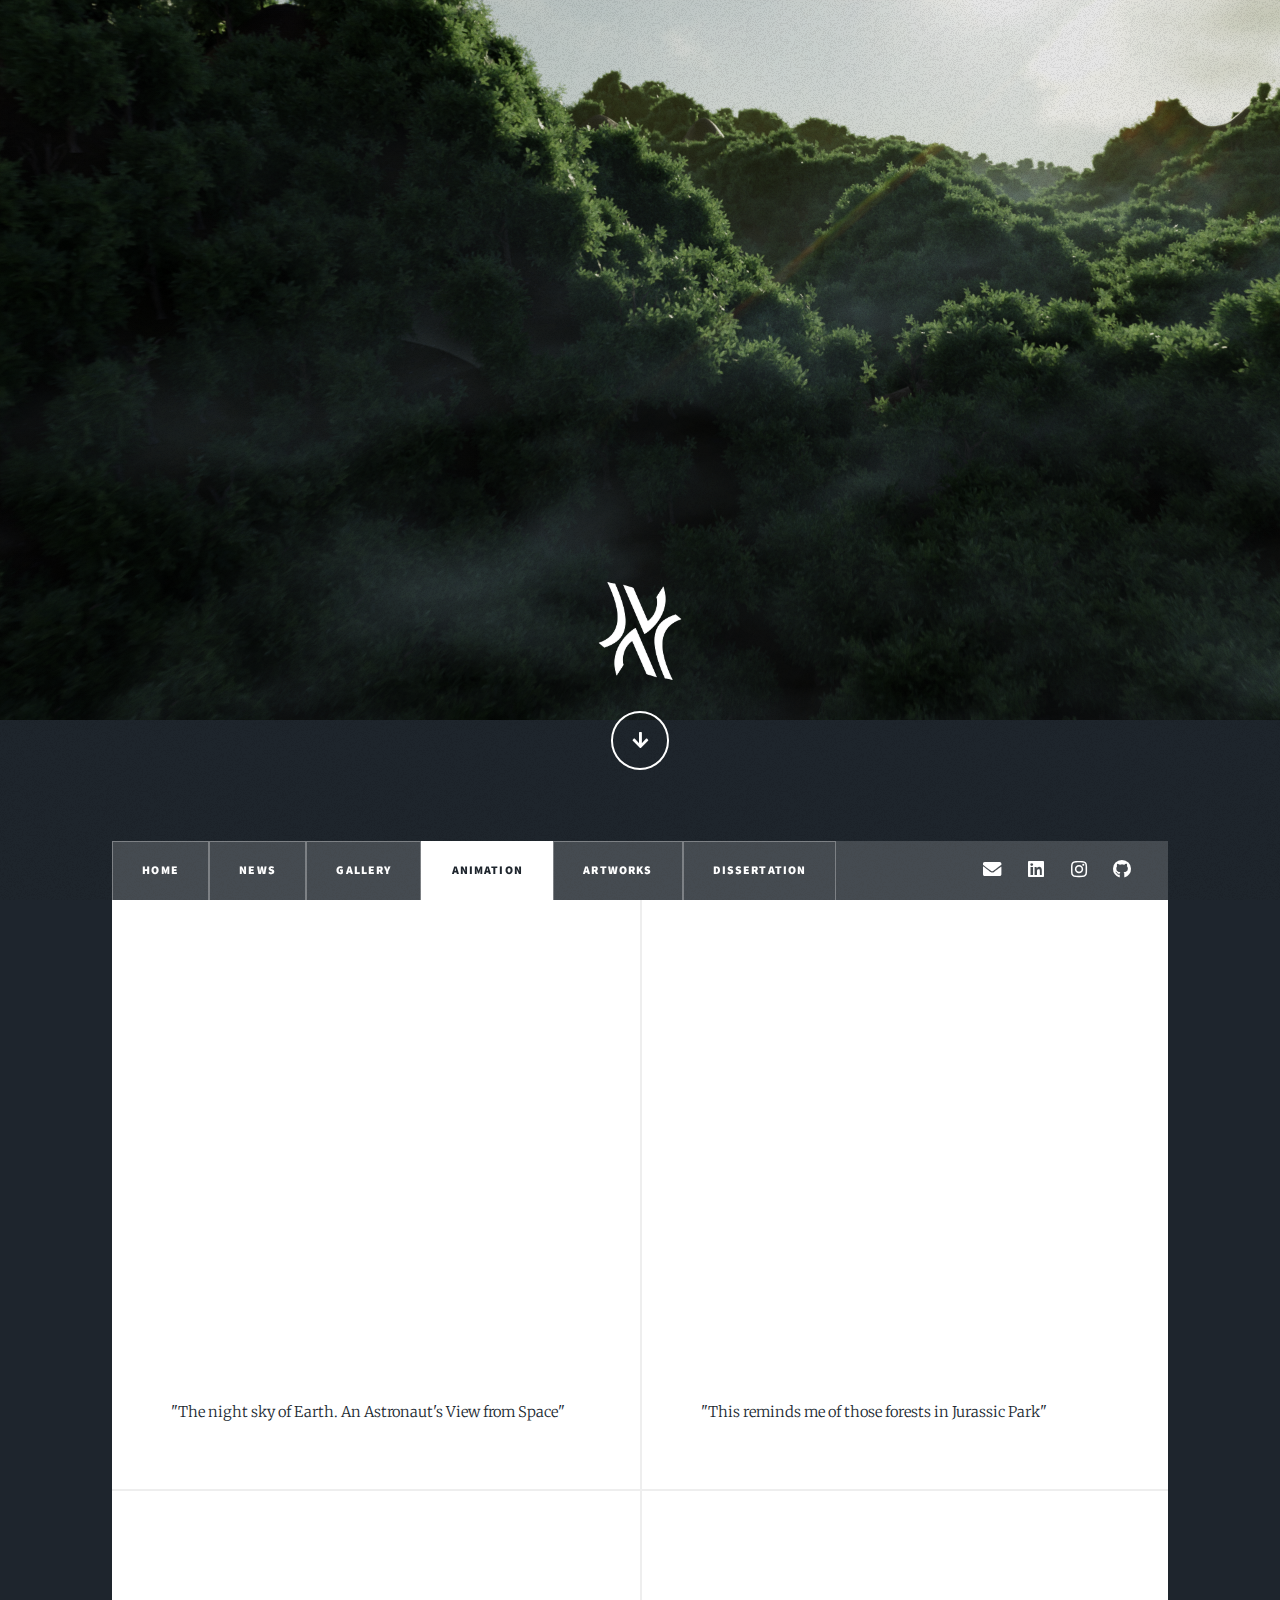
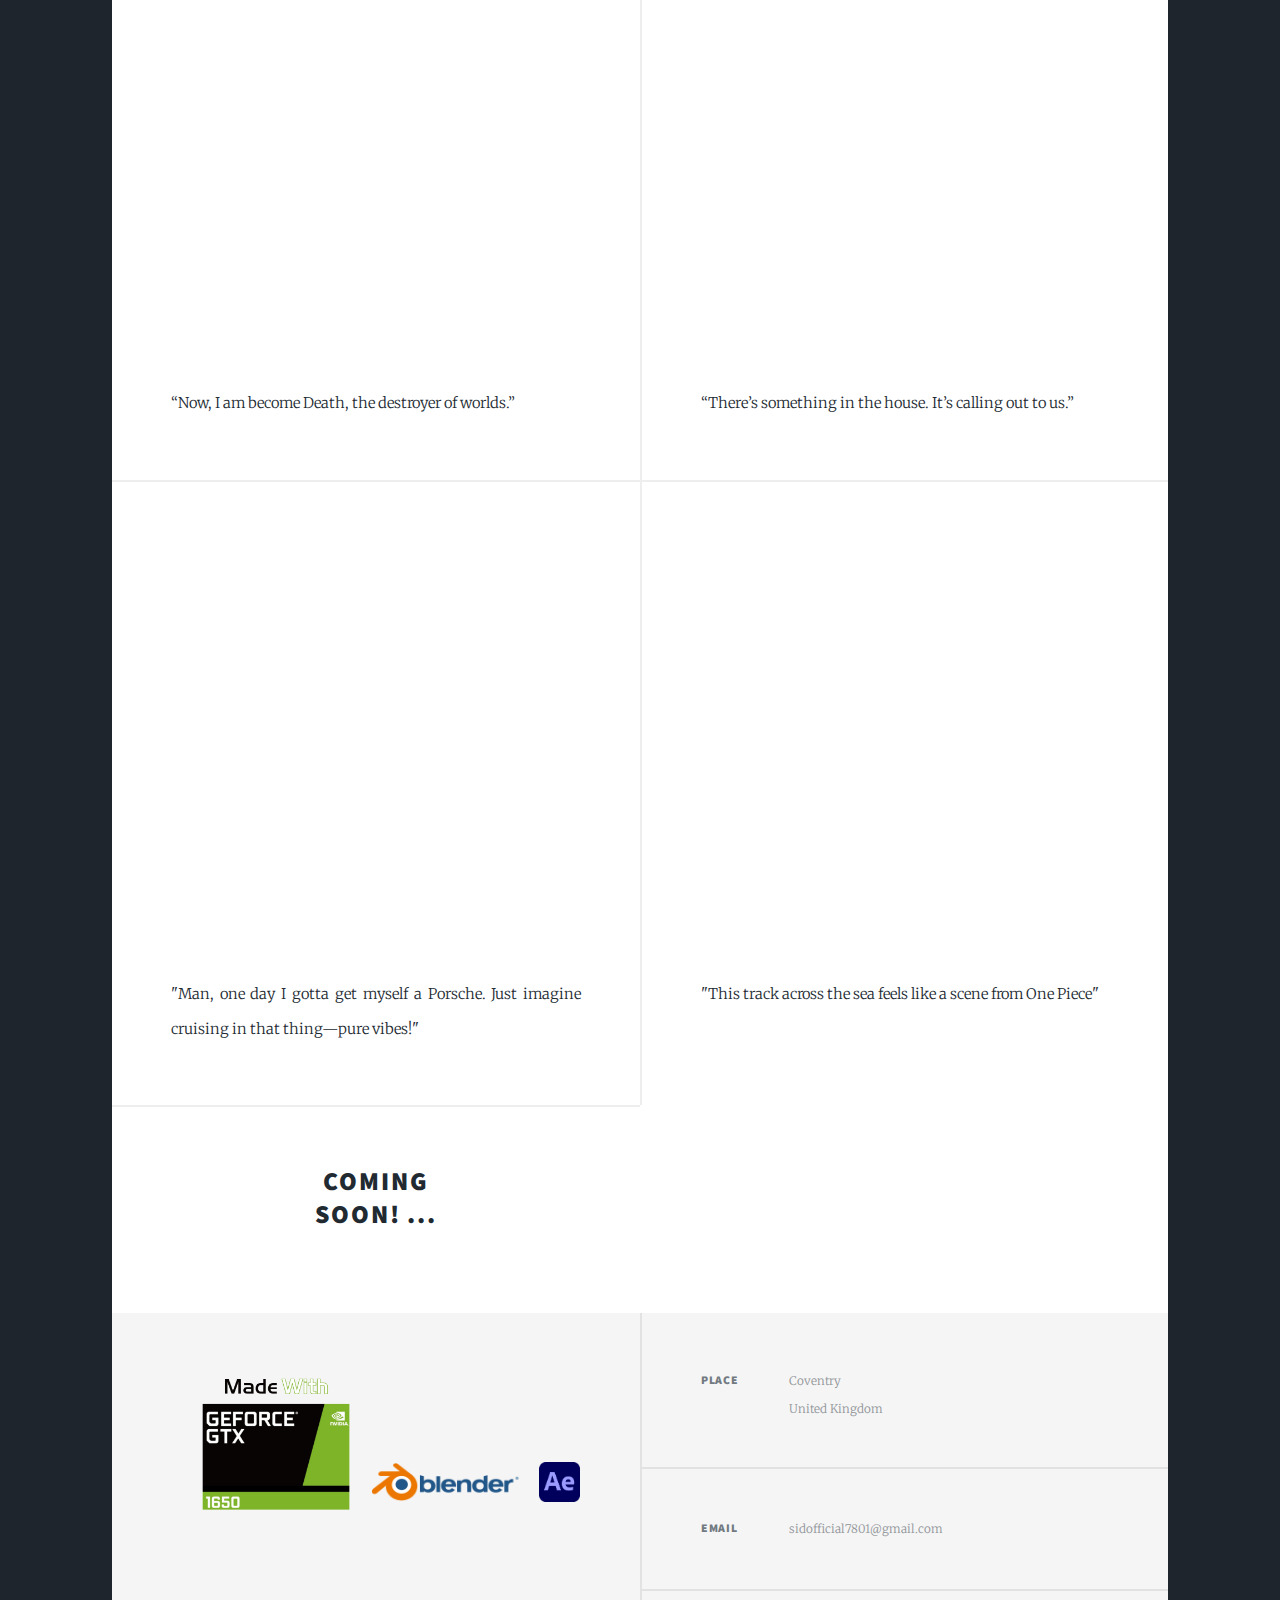
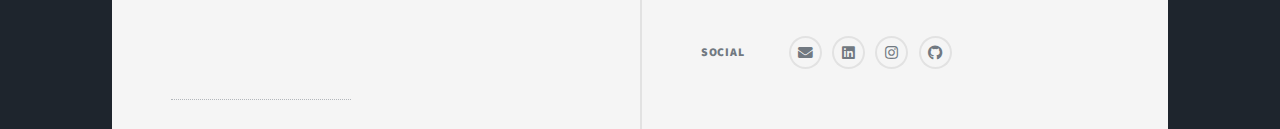
==== animation.html @ c262f33d "Add files via upload" ====
<!DOCTYPE HTML>

<html>
	<head>
		<title>Portfolio - Siddharth Balaji</title>
		<meta charset="utf-8" />
		<meta name="viewport" content="width=device-width, initial-scale=1, user-scalable=no" />
		<link rel="icon" type="image/png"  href="images\Logo.png"> 
		<link rel="stylesheet" href="assets/css/main.css" />
		<link rel="stylesheet" href="assets/css/news.css" />
		<link rel="stylesheet" href="assets/css/forms.css" />
		<noscript><link rel="stylesheet" href="assets/css/noscript.css" /></noscript>
	</head>
	<body class="is-preload">

		<!-- Wrapper -->
		<div id="wrapper" class="fade-in">

			<!-- Intro -->
				<div id="intro">
					<img src="images\Logo.png" alt=""/>
					<ul class="actions">
						<li><a href="#header" class="button icon solid solo fa-arrow-down scrolly">Continue</a></li>
					</ul>
				</div>

			<!-- Header -->
				<header id="header">
					<a href="index.html" class="logo" alt="">Animation</a>
					<!-- <a href="index.html" class="logo">Siddharth Balaji</a> -->
				</header>


				<!-- Nav -->
					<nav id="nav">
						<ul class="links SMN_effect-26">
							<li><a href="index.html">Home</a></li>
							<li><a href="news.html">News</a></li>
							<li><a href="gallery.html">Gallery</a></li>
							<li class="active"><a href="animation.html">Animation</a></li>
							<li><a href="artworks.html">Artworks</a></li>
							<li><a href="dissertation.html">Dissertation</a></li>
							
							<!-- <li><a href="elements.html">Elements Reference</a></li> -->
						</ul>
						<ul class="icons">
							<li><a href="mailto:sidofficial7801@gmail.com" class="icon solid fa-envelope"><span class="label"></span></a></li>
									<li><a href="https://www.linkedin.com/in/siddharthbalaji/" class="icon brands fa-linkedin"><span class="label">linkedin</span></a></li>
									<li><a href="https://www.instagram.com/1m2cool/" class="icon brands fa-instagram"><span class="label">Instagram</span></a></li>
									<li><a href="https://github.com/sid-dhu" class="icon brands fa-github"><span class="label">github</span></a></li>
						</ul>
					</nav>

				<!-- Main -->
					<div id="main">

							<!-- Posts -->
							<section class="posts1">
								<article>
									<a href="#" class="image fit im"><img src="images\Earth.gif" class="center" 
										style="width:auto; height: 400px"
										 alt="" /></a>
									<p>"The night sky of Earth. An Astronaut's View from Space"</p>
									<!-- <ul class="actions special">
										<li><a href="#" class="button">Full Story</a></li>
									</ul> -->
								</article>

                                <article>
                                    <a href="#" class="image fit im"><img src="images\ForestLoop.gif" class="center" 
										style="width:auto; height: 400px" alt="" /></a>
									<p>"This reminds me of those forests in Jurassic Park"</p>
										<!-- <ul class="actions special">
										<li><a href="#" class="button">Full Story</a></li>
									</ul> -->
								</article>

								<article>
                                    <a href="#" class="image fit im"><img src="images/Explode.gif" class="center" 
										style="width:auto; height: 400px"
										 alt="" /></a>
									<p>“Now, I am become Death, the destroyer of worlds.”</p>
									
									<!-- <ul class="actions special">
										<li><a href="#" class="button">Full Story</a></li>
									</ul> -->
								</article>
								<article>
									<a href="#" class="image fit im"><img src="images\House.gif" class="center" 
										style="width:auto; height: 400px" alt="" /></a>
									<p>“There’s something in the house. It’s calling out to us.”</p>
									<!-- <ul class="actions special">
										<li><a href="#" class="button">Full Story</a></li>
									</ul> -->
								</article>
								<article>
									<a href="#" class="image fit im"><img src="images\Car1.gif" class="center" 
										style="width:auto; height: 400px" alt="" /></a>
									<p>"Man, one day I gotta get myself a Porsche. Just imagine cruising in that thing—pure vibes!" </p>
									<!-- <ul class="actions special">
										<li><a href="#" class="button">Full Story</a></li>
									</ul> -->
								</article>
								<article>
									<a href="#" class="image fit im"><img src="images\Railway.gif" class="center" 
										style="width:auto; height: 400px" alt="" /></a>
									<p>"This track across the sea feels like a scene from One Piece"</p>
									<!-- <ul class="actions special">
										<li><a href="#" class="button">Full Story</a></li>
									</ul> -->
								</article>
								<article>
									<header>
										<h2><a href="#" >Coming<br />
										Soon! ...</a></h2>
									</header>
									<!-- <a href="#" class="image fit"><img src="images/pic07.jpg" alt="" /></a>
									<p>Donec eget ex magna. Interdum et malesuada fames ac ante ipsum primis in faucibus. Pellentesque venenatis dolor imperdiet dolor mattis sagittis magna etiam.</p>
									<ul class="actions special">
										<li><a href="#" class="button">Full Story</a></li>
									</ul> -->
								</article>
							</section>

					</div>

					
				<!-- Footer -->
					<footer id="footer">
						<section id="contentlogo">
                            <a href="https://www.nvidia.com/en-gb/geforce/graphics-cards/16-series/"><img src="images\GTX1650.png" class="imagelogo1" 
                                 alt="" /></a><img src="images\Blender.png" class="imagelogo" 
                                 alt="" /><img src="images\AE.png" class="imagelogo" 
                                 alt="" />
							<!-- <form method="post" action="#">
								<div class="fields">
									<div class="field">
										<label for="name">Name</label>
										<input type="text" name="name" id="name" />
									</div>
									<div class="field">
										<label for="email">Email</label>
										<input type="text" name="email" id="email" />
									</div>
									<div class="field">
										<label for="message">Message</label>
										<textarea name="message" id="message" rows="3"></textarea>
									</div>
								</div>
								<ul class="actions">
									<li><input type="submit" value="Send Message" /></li>
								</ul>
							</form> -->
						</section>
						<section class="split contact">
							<section class="alt">
								<h3>Place</h3>
								<p>Coventry<br />
								United Kingdom</p>
							</section>
							<section>
								<h3>Email</h3>
								<p>sidofficial7801@gmail.com</p>
							</section>
							<section>
								<h3>Social</h3>
								<ul class="icons alt">
									<li><a href="mailto:sidofficial7801@gmail.com" class="icon solid fa-envelope"><span class="label"></span></a></li>
									<li><a href="https://www.linkedin.com/in/siddharthbalaji/" class="icon brands fa-linkedin"><span class="label">linkedin</span></a></li>
									<li><a href="https://www.instagram.com/1m2cool/" class="icon brands fa-instagram"><span class="label">Instagram</span></a></li>
									<li><a href="https://github.com/sid-dhu" class="icon brands fa-github"><span class="label">github</span></a></li>
									
								</ul>
							</section>
						</section>
					</footer>

				<!-- Copyright -->
					<!-- <div id="copyright">
						<ul><li>&copy; Untitled</li><li>Design: <a href="https://html5up.net">HTML5 UP</a></li></ul>
					</div> -->

			</div>

		<!-- Scripts -->
			<script src="assets/js/jquery.min.js"></script>
			<script src="assets/js/jquery.scrollex.min.js"></script>
			<script src="assets/js/jquery.scrolly.min.js"></script>
			<script src="assets/js/browser.min.js"></script>
			<script src="assets/js/breakpoints.min.js"></script>
			<script src="assets/js/util.js"></script>
			<script src="assets/js/main.js"></script>

	</body>
</html>
---- assets/css/main.css ----
@import url(fontawesome-all.min.css);
@import url("https://fonts.googleapis.com/css?family=Merriweather:300,700,300italic,700italic|Source+Sans+Pro:900");



html, body, div, span, applet, object,
iframe, h1, h2, h3, h4, h5, h6, p, blockquote,
pre, a, abbr, acronym, address, big, cite,
code, del, dfn, em, img, ins, kbd, q, s, samp,
small, strike, strong, sub, sup, tt, var, b,
u, i, center, dl, dt, dd, ol, ul, li, fieldset,
form, label, legend, table, caption, tbody,
tfoot, thead, tr, th, td, article, aside,
canvas, details, embed, figure, figcaption,
footer, header, hgroup, menu, nav, output, ruby,
section, summary, time, mark, audio, video {
	margin: 0;
	padding: 0;
	border: 0;
	font-size: 100%;
	font: inherit;
	vertical-align: baseline;}

article, aside, details, figcaption, figure,
footer, header, hgroup, menu, nav, section {
	display: block;}

body {
	line-height: 1;
}

ol, ul {
	list-style: none;
}

blockquote, q {
	quotes: none;
}

	blockquote:before, blockquote:after, q:before, q:after {
		content: '';
		content: none;
	}

table {
	border-collapse: collapse;
	border-spacing: 0;
}

body {
	-webkit-text-size-adjust: none;
}

mark {
	background-color: transparent;
	color: inherit;
}

input::-moz-focus-inner {
	border: 0;
	padding: 0;
}

input, select, textarea {
	-moz-appearance: none;
	-webkit-appearance: none;
	-ms-appearance: none;
	appearance: none;
}

/* Basic */

	@-ms-viewport {
		width: device-width;
	}

	body {
		-ms-overflow-style: scrollbar;
	}

	@media screen and (max-width: 480px) {

		html, body {
			min-width: 320px;
		}

	}

	html {
		box-sizing: border-box;
	}

	*, *:before, *:after {
		box-sizing: inherit;
	}

	body {
		background-color: #1e252d;
	}

		body.is-preload *, body.is-preload *:before, body.is-preload *:after {
			-moz-animation: none !important;
			-webkit-animation: none !important;
			-ms-animation: none !important;
			animation: none !important;
			-moz-transition: none !important;
			-webkit-transition: none !important;
			-ms-transition: none !important;
			transition: none !important;
		}

/* Type */

	html {
		font-size: 16pt;
	}

		@media screen and (max-width: 1680px) {

			html {
				font-size: 12pt;
			}

		}

		@media screen and (max-width: 1280px) {

			html {
				font-size: 11pt;
			}

		}

		@media screen and (max-width: 360px) {

			html {
				font-size: 10pt;
			}

		}

	body {
		color: #212931;
	}

	body, input, select, textarea {
		font-family: "Merriweather", Georgia, serif;
		font-weight: 300;
		font-size: 1rem;
		line-height: 2.375;
	}

	a {
		-moz-transition: color 0.2s ease-in-out, background-color 0.2s ease-in-out, border-color 0.2s ease-in-out, box-shadow 0.2s ease-in-out;
		-webkit-transition: color 0.2s ease-in-out, background-color 0.2s ease-in-out, border-color 0.2s ease-in-out, box-shadow 0.2s ease-in-out;
		-ms-transition: color 0.2s ease-in-out, background-color 0.2s ease-in-out, border-color 0.2s ease-in-out, box-shadow 0.2s ease-in-out;
		transition: color 0.2s ease-in-out, background-color 0.2s ease-in-out, border-color 0.2s ease-in-out, box-shadow 0.2s ease-in-out;
		border-bottom: dotted 1px;
		text-decoration: none;
	}

		a:hover {
			border-bottom-color: transparent;
		}

	strong, b {
		font-weight: 600;
	}

	em, i {
		font-style: italic;
	}

	p {
		text-align: justify;
		margin: 0 0 2rem 0;
	}

	h1, h2, h3, h4, h5, h6 {
		font-family: "Source Sans Pro", Helvetica, sans-serif;
		font-weight: 900;
		line-height: 1.5;
		letter-spacing: 0.075em;
		text-transform: uppercase;
		margin: 0 0 1rem 0;
	}

		h1 a, h2 a, h3 a, h4 a, h5 a, h6 a {
			border-bottom: 0;
			color: inherit;
			text-decoration: none;
		}

	h1 {
		font-size: 4rem;
		line-height: 1.1;
		margin: 0 0 2rem 0;
	}

	h2 {
		font-size: 1.75rem;
		line-height: 1.3;
		margin: 0 0 1.5rem 0;
	}

	h3 {
		font-size: 1.25rem;
		margin: 0 0 1.5rem 0;
	}

	h4 {
		font-size: 1rem;
	}

	h5 {
		font-size: 0.9rem;
	}

	h6 {
		font-size: 0.8rem;
	}

	sub {
		font-size: 0.8rem;
		position: relative;
		top: 0.5rem;
	}

	sup {
		font-size: 0.8rem;
		position: relative;
		top: -0.5rem;
	}

	blockquote {
		border-left: solid 4px;
		font-style: italic;
		margin: 0 0 2rem 0;
		padding: 0.5rem 0 0.5rem 2rem;
	}

	code {
		border: solid 2px;
		font-family: "Courier New", monospace;
		font-size: 0.9rem;
		margin: 0 0.25rem;
		padding: 0.25rem 0.65rem;
	}

	pre {
		-webkit-overflow-scrolling: touch;
		font-family: "Courier New", monospace;
		font-size: 0.9rem;
		margin: 0 0 2rem 0;
	}

		pre code {
			display: block;
			line-height: 1.75;
			padding: 1rem 1.5rem;
			overflow-x: auto;
		}

	hr {
		border: 0;
		border-bottom: solid 2px;
		margin: 3rem 0;
	}

		hr.major {
			margin: 5rem 0;
		}

	.align-left {
		text-align: left;
	}

	.align-center {
		text-align: center;
	}

	#contentlogo {
		height: auto;
        width: 100%;
        font-size: 0px;
        display: flex;
	}

	.imagelogo {
		width: auto;
        height: 40px;
		margin-top: 90px;
		margin-left: 20px;
	  }

	  .imagelogo1 {
		width: auto;
        height: 150px;
		margin-left: 30px;
	  }
	
	.center {
		display: block;
		margin-left: auto;
		margin-right: auto;
		width: 50%;
	  }

	.align-right {
		text-align: right;
	}

	input, select, textarea {
		color: #212931;
	}

	a {
		color: #212931;
		border-bottom-color: rgba(33, 41, 49, 0.5);
	}

		a:hover {
			border-bottom-color: transparent;
			color: #18bfef !important;
		}

	strong, b {
		color: #212931;
	}

	h1, h2, h3, h4, h5, h6 {
		color: #212931;
	}

	blockquote {
		border-left-color: #eeeeee;
	}

	code {
		background: rgba(220, 220, 220, 0.25);
		border-color: #eeeeee;
	}

	hr {
		border-bottom-color: #eeeeee;
	}

/* Row */

	.row {
		display: flex;
		flex-wrap: wrap;
		box-sizing: border-box;
		align-items: stretch;
	}

		.row > * {
			box-sizing: border-box;
		}

		.row.gtr-uniform > * > :last-child {
			margin-bottom: 0;
		}

		.row.aln-left {
			justify-content: flex-start;
		}

		.row.aln-center {
			justify-content: center;
		}

		.row.aln-right {
			justify-content: flex-end;
		}

		.row.aln-top {
			align-items: flex-start;
		}

		.row.aln-middle {
			align-items: center;
		}

		.row.aln-bottom {
			align-items: flex-end;
		}

		.row > .imp {
			order: -1;
		}

		.row > .col-1 {
			width: 8.33333%;
		}

		.row > .off-1 {
			margin-left: 8.33333%;
		}

		.row > .col-2 {
			width: 16.66667%;
		}

		.row > .off-2 {
			margin-left: 16.66667%;
		}

		.row > .col-3 {
			width: 25%;
		}

		.row > .off-3 {
			margin-left: 25%;
		}

		.row > .col-4 {
			width: 33.33333%;
		}

		.row > .off-4 {
			margin-left: 33.33333%;
		}

		.row > .col-5 {
			width: 41.66667%;
		}

		.row > .off-5 {
			margin-left: 41.66667%;
		}

		.row > .col-6 {
			width: 50%;
		}

		.row > .off-6 {
			margin-left: 50%;
		}

		.row > .col-7 {
			width: 58.33333%;
		}

		.row > .off-7 {
			margin-left: 58.33333%;
		}

		.row > .col-8 {
			width: 66.66667%;
		}

		.row > .off-8 {
			margin-left: 66.66667%;
		}

		.row > .col-9 {
			width: 75%;
		}

		.row > .off-9 {
			margin-left: 75%;
		}

		.row > .col-10 {
			width: 83.33333%;
		}

		.row > .off-10 {
			margin-left: 83.33333%;
		}

		.row > .col-11 {
			width: 91.66667%;
		}

		.row > .off-11 {
			margin-left: 91.66667%;
		}

		.row > .col-12 {
			width: 100%;
		}

		.row > .off-12 {
			margin-left: 100%;
		}

		.row.gtr-0 {
			margin-top: 0;
			margin-left: 0rem;
		}

			.row.gtr-0 > * {
				padding: 0 0 0 0rem;
			}

			.row.gtr-0.gtr-uniform {
				margin-top: 0rem;
			}

				.row.gtr-0.gtr-uniform > * {
					padding-top: 0rem;
				}

		.row.gtr-25 {
			margin-top: 0;
			margin-left: -0.375rem;
		}

			.row.gtr-25 > * {
				padding: 0 0 0 0.375rem;
			}

			.row.gtr-25.gtr-uniform {
				margin-top: -0.375rem;
			}

				.row.gtr-25.gtr-uniform > * {
					padding-top: 0.375rem;
				}

		.row.gtr-50 {
			margin-top: 0;
			margin-left: -0.75rem;
		}

			.row.gtr-50 > * {
				padding: 0 0 0 0.75rem;
			}

			.row.gtr-50.gtr-uniform {
				margin-top: -0.75rem;
			}

				.row.gtr-50.gtr-uniform > * {
					padding-top: 0.75rem;
				}

		.row {
			margin-top: 0;
			margin-left: -1.5rem;
		}

			.row > * {
				padding: 0 0 0 1.5rem;
			}

			.row.gtr-uniform {
				margin-top: -1.5rem;
			}

				.row.gtr-uniform > * {
					padding-top: 1.5rem;
				}

		.row.gtr-150 {
			margin-top: 0;
			margin-left: -2.25rem;
		}

			.row.gtr-150 > * {
				padding: 0 0 0 2.25rem;
			}

			.row.gtr-150.gtr-uniform {
				margin-top: -2.25rem;
			}

				.row.gtr-150.gtr-uniform > * {
					padding-top: 2.25rem;
				}

		.row.gtr-200 {
			margin-top: 0;
			margin-left: -3rem;
		}

			.row.gtr-200 > * {
				padding: 0 0 0 3rem;
			}

			.row.gtr-200.gtr-uniform {
				margin-top: -3rem;
			}

				.row.gtr-200.gtr-uniform > * {
					padding-top: 3rem;
				}

		@media screen and (max-width: 1680px) {

			.row {
				display: flex;
				flex-wrap: wrap;
				box-sizing: border-box;
				align-items: stretch;
			}

				.row > * {
					box-sizing: border-box;
				}

				.row.gtr-uniform > * > :last-child {
					margin-bottom: 0;
				}

				.row.aln-left {
					justify-content: flex-start;
				}

				.row.aln-center {
					justify-content: center;
				}

				.row.aln-right {
					justify-content: flex-end;
				}

				.row.aln-top {
					align-items: flex-start;
				}

				.row.aln-middle {
					align-items: center;
				}

				.row.aln-bottom {
					align-items: flex-end;
				}

				.row > .imp-xlarge {
					order: -1;
				}

				.row > .col-1-xlarge {
					width: 8.33333%;
				}

				.row > .off-1-xlarge {
					margin-left: 8.33333%;
				}

				.row > .col-2-xlarge {
					width: 16.66667%;
				}

				.row > .off-2-xlarge {
					margin-left: 16.66667%;
				}

				.row > .col-3-xlarge {
					width: 25%;
				}

				.row > .off-3-xlarge {
					margin-left: 25%;
				}

				.row > .col-4-xlarge {
					width: 33.33333%;
				}

				.row > .off-4-xlarge {
					margin-left: 33.33333%;
				}

				.row > .col-5-xlarge {
					width: 41.66667%;
				}

				.row > .off-5-xlarge {
					margin-left: 41.66667%;
				}

				.row > .col-6-xlarge {
					width: 50%;
				}

				.row > .off-6-xlarge {
					margin-left: 50%;
				}

				.row > .col-7-xlarge {
					width: 58.33333%;
				}

				.row > .off-7-xlarge {
					margin-left: 58.33333%;
				}

				.row > .col-8-xlarge {
					width: 66.66667%;
				}

				.row > .off-8-xlarge {
					margin-left: 66.66667%;
				}

				.row > .col-9-xlarge {
					width: 75%;
				}

				.row > .off-9-xlarge {
					margin-left: 75%;
				}

				.row > .col-10-xlarge {
					width: 83.33333%;
				}

				.row > .off-10-xlarge {
					margin-left: 83.33333%;
				}

				.row > .col-11-xlarge {
					width: 91.66667%;
				}

				.row > .off-11-xlarge {
					margin-left: 91.66667%;
				}

				.row > .col-12-xlarge {
					width: 100%;
				}

				.row > .off-12-xlarge {
					margin-left: 100%;
				}

				.row.gtr-0 {
					margin-top: 0;
					margin-left: 0rem;
				}

					.row.gtr-0 > * {
						padding: 0 0 0 0rem;
					}

					.row.gtr-0.gtr-uniform {
						margin-top: 0rem;
					}

						.row.gtr-0.gtr-uniform > * {
							padding-top: 0rem;
						}

				.row.gtr-25 {
					margin-top: 0;
					margin-left: -0.375rem;
				}

					.row.gtr-25 > * {
						padding: 0 0 0 0.375rem;
					}

					.row.gtr-25.gtr-uniform {
						margin-top: -0.375rem;
					}

						.row.gtr-25.gtr-uniform > * {
							padding-top: 0.375rem;
						}

				.row.gtr-50 {
					margin-top: 0;
					margin-left: -0.75rem;
				}

					.row.gtr-50 > * {
						padding: 0 0 0 0.75rem;
					}

					.row.gtr-50.gtr-uniform {
						margin-top: -0.75rem;
					}

						.row.gtr-50.gtr-uniform > * {
							padding-top: 0.75rem;
						}

				.row {
					margin-top: 0;
					margin-left: -1.5rem;
				}

					.row > * {
						padding: 0 0 0 1.5rem;
					}

					.row.gtr-uniform {
						margin-top: -1.5rem;
					}

						.row.gtr-uniform > * {
							padding-top: 1.5rem;
						}

				.row.gtr-150 {
					margin-top: 0;
					margin-left: -2.25rem;
				}

					.row.gtr-150 > * {
						padding: 0 0 0 2.25rem;
					}

					.row.gtr-150.gtr-uniform {
						margin-top: -2.25rem;
					}

						.row.gtr-150.gtr-uniform > * {
							padding-top: 2.25rem;
						}

				.row.gtr-200 {
					margin-top: 0;
					margin-left: -3rem;
				}

					.row.gtr-200 > * {
						padding: 0 0 0 3rem;
					}

					.row.gtr-200.gtr-uniform {
						margin-top: -3rem;
					}

						.row.gtr-200.gtr-uniform > * {
							padding-top: 3rem;
						}

		}

		@media screen and (max-width: 1280px) {

			.row {
				display: flex;
				flex-wrap: wrap;
				box-sizing: border-box;
				align-items: stretch;
			}

				.row > * {
					box-sizing: border-box;
				}

				.row.gtr-uniform > * > :last-child {
					margin-bottom: 0;
				}

				.row.aln-left {
					justify-content: flex-start;
				}

				.row.aln-center {
					justify-content: center;
				}

				.row.aln-right {
					justify-content: flex-end;
				}

				.row.aln-top {
					align-items: flex-start;
				}

				.row.aln-middle {
					align-items: center;
				}

				.row.aln-bottom {
					align-items: flex-end;
				}

				.row > .imp-large {
					order: -1;
				}

				.row > .col-1-large {
					width: 8.33333%;
				}

				.row > .off-1-large {
					margin-left: 8.33333%;
				}

				.row > .col-2-large {
					width: 16.66667%;
				}

				.row > .off-2-large {
					margin-left: 16.66667%;
				}

				.row > .col-3-large {
					width: 25%;
				}

				.row > .off-3-large {
					margin-left: 25%;
				}

				.row > .col-4-large {
					width: 33.33333%;
				}

				.row > .off-4-large {
					margin-left: 33.33333%;
				}

				.row > .col-5-large {
					width: 41.66667%;
				}

				.row > .off-5-large {
					margin-left: 41.66667%;
				}

				.row > .col-6-large {
					width: 50%;
				}

				.row > .off-6-large {
					margin-left: 50%;
				}

				.row > .col-7-large {
					width: 58.33333%;
				}

				.row > .off-7-large {
					margin-left: 58.33333%;
				}

				.row > .col-8-large {
					width: 66.66667%;
				}

				.row > .off-8-large {
					margin-left: 66.66667%;
				}

				.row > .col-9-large {
					width: 75%;
				}

				.row > .off-9-large {
					margin-left: 75%;
				}

				.row > .col-10-large {
					width: 83.33333%;
				}

				.row > .off-10-large {
					margin-left: 83.33333%;
				}

				.row > .col-11-large {
					width: 91.66667%;
				}

				.row > .off-11-large {
					margin-left: 91.66667%;
				}

				.row > .col-12-large {
					width: 100%;
				}

				.row > .off-12-large {
					margin-left: 100%;
				}

				.row.gtr-0 {
					margin-top: 0;
					margin-left: 0rem;
				}

					.row.gtr-0 > * {
						padding: 0 0 0 0rem;
					}

					.row.gtr-0.gtr-uniform {
						margin-top: 0rem;
					}

						.row.gtr-0.gtr-uniform > * {
							padding-top: 0rem;
						}

				.row.gtr-25 {
					margin-top: 0;
					margin-left: -0.375rem;
				}

					.row.gtr-25 > * {
						padding: 0 0 0 0.375rem;
					}

					.row.gtr-25.gtr-uniform {
						margin-top: -0.375rem;
					}

						.row.gtr-25.gtr-uniform > * {
							padding-top: 0.375rem;
						}

				.row.gtr-50 {
					margin-top: 0;
					margin-left: -0.75rem;
				}

					.row.gtr-50 > * {
						padding: 0 0 0 0.75rem;
					}

					.row.gtr-50.gtr-uniform {
						margin-top: -0.75rem;
					}

						.row.gtr-50.gtr-uniform > * {
							padding-top: 0.75rem;
						}

				.row {
					margin-top: 0;
					margin-left: -1.5rem;
				}

					.row > * {
						padding: 0 0 0 1.5rem;
					}

					.row.gtr-uniform {
						margin-top: -1.5rem;
					}

						.row.gtr-uniform > * {
							padding-top: 1.5rem;
						}

				.row.gtr-150 {
					margin-top: 0;
					margin-left: -2.25rem;
				}

					.row.gtr-150 > * {
						padding: 0 0 0 2.25rem;
					}

					.row.gtr-150.gtr-uniform {
						margin-top: -2.25rem;
					}

						.row.gtr-150.gtr-uniform > * {
							padding-top: 2.25rem;
						}

				.row.gtr-200 {
					margin-top: 0;
					margin-left: -3rem;
				}

					.row.gtr-200 > * {
						padding: 0 0 0 3rem;
					}

					.row.gtr-200.gtr-uniform {
						margin-top: -3rem;
					}

						.row.gtr-200.gtr-uniform > * {
							padding-top: 3rem;
						}

		}

		@media screen and (max-width: 980px) {

			.row {
				display: flex;
				flex-wrap: wrap;
				box-sizing: border-box;
				align-items: stretch;
			}

				.row > * {
					box-sizing: border-box;
				}

				.row.gtr-uniform > * > :last-child {
					margin-bottom: 0;
				}

				.row.aln-left {
					justify-content: flex-start;
				}

				.row.aln-center {
					justify-content: center;
				}

				.row.aln-right {
					justify-content: flex-end;
				}

				.row.aln-top {
					align-items: flex-start;
				}

				.row.aln-middle {
					align-items: center;
				}

				.row.aln-bottom {
					align-items: flex-end;
				}

				.row > .imp-medium {
					order: -1;
				}

				.row > .col-1-medium {
					width: 8.33333%;
				}

				.row > .off-1-medium {
					margin-left: 8.33333%;
				}

				.row > .col-2-medium {
					width: 16.66667%;
				}

				.row > .off-2-medium {
					margin-left: 16.66667%;
				}

				.row > .col-3-medium {
					width: 25%;
				}

				.row > .off-3-medium {
					margin-left: 25%;
				}

				.row > .col-4-medium {
					width: 33.33333%;
				}

				.row > .off-4-medium {
					margin-left: 33.33333%;
				}

				.row > .col-5-medium {
					width: 41.66667%;
				}

				.row > .off-5-medium {
					margin-left: 41.66667%;
				}

				.row > .col-6-medium {
					width: 50%;
				}

				.row > .off-6-medium {
					margin-left: 50%;
				}

				.row > .col-7-medium {
					width: 58.33333%;
				}

				.row > .off-7-medium {
					margin-left: 58.33333%;
				}

				.row > .col-8-medium {
					width: 66.66667%;
				}

				.row > .off-8-medium {
					margin-left: 66.66667%;
				}

				.row > .col-9-medium {
					width: 75%;
				}

				.row > .off-9-medium {
					margin-left: 75%;
				}

				.row > .col-10-medium {
					width: 83.33333%;
				}

				.row > .off-10-medium {
					margin-left: 83.33333%;
				}

				.row > .col-11-medium {
					width: 91.66667%;
				}

				.row > .off-11-medium {
					margin-left: 91.66667%;
				}

				.row > .col-12-medium {
					width: 100%;
				}

				.row > .off-12-medium {
					margin-left: 100%;
				}

				.row.gtr-0 {
					margin-top: 0;
					margin-left: 0rem;
				}

					.row.gtr-0 > * {
						padding: 0 0 0 0rem;
					}

					.row.gtr-0.gtr-uniform {
						margin-top: 0rem;
					}

						.row.gtr-0.gtr-uniform > * {
							padding-top: 0rem;
						}

				.row.gtr-25 {
					margin-top: 0;
					margin-left: -0.375rem;
				}

					.row.gtr-25 > * {
						padding: 0 0 0 0.375rem;
					}

					.row.gtr-25.gtr-uniform {
						margin-top: -0.375rem;
					}

						.row.gtr-25.gtr-uniform > * {
							padding-top: 0.375rem;
						}

				.row.gtr-50 {
					margin-top: 0;
					margin-left: -0.75rem;
				}

					.row.gtr-50 > * {
						padding: 0 0 0 0.75rem;
					}

					.row.gtr-50.gtr-uniform {
						margin-top: -0.75rem;
					}

						.row.gtr-50.gtr-uniform > * {
							padding-top: 0.75rem;
						}

				.row {
					margin-top: 0;
					margin-left: -1.5rem;
				}

					.row > * {
						padding: 0 0 0 1.5rem;
					}

					.row.gtr-uniform {
						margin-top: -1.5rem;
					}

						.row.gtr-uniform > * {
							padding-top: 1.5rem;
						}

				.row.gtr-150 {
					margin-top: 0;
					margin-left: -2.25rem;
				}

					.row.gtr-150 > * {
						padding: 0 0 0 2.25rem;
					}

					.row.gtr-150.gtr-uniform {
						margin-top: -2.25rem;
					}

						.row.gtr-150.gtr-uniform > * {
							padding-top: 2.25rem;
						}

				.row.gtr-200 {
					margin-top: 0;
					margin-left: -3rem;
				}

					.row.gtr-200 > * {
						padding: 0 0 0 3rem;
					}

					.row.gtr-200.gtr-uniform {
						margin-top: -3rem;
					}

						.row.gtr-200.gtr-uniform > * {
							padding-top: 3rem;
						}

		}

		@media screen and (max-width: 736px) {

			.row {
				display: flex;
				flex-wrap: wrap;
				box-sizing: border-box;
				align-items: stretch;
			}

				.row > * {
					box-sizing: border-box;
				}

				.row.gtr-uniform > * > :last-child {
					margin-bottom: 0;
				}

				.row.aln-left {
					justify-content: flex-start;
				}

				.row.aln-center {
					justify-content: center;
				}

				.row.aln-right {
					justify-content: flex-end;
				}

				.row.aln-top {
					align-items: flex-start;
				}

				.row.aln-middle {
					align-items: center;
				}

				.row.aln-bottom {
					align-items: flex-end;
				}

				.row > .imp-small {
					order: -1;
				}

				.row > .col-1-small {
					width: 8.33333%;
				}

				.row > .off-1-small {
					margin-left: 8.33333%;
				}

				.row > .col-2-small {
					width: 16.66667%;
				}

				.row > .off-2-small {
					margin-left: 16.66667%;
				}

				.row > .col-3-small {
					width: 25%;
				}

				.row > .off-3-small {
					margin-left: 25%;
				}

				.row > .col-4-small {
					width: 33.33333%;
				}

				.row > .off-4-small {
					margin-left: 33.33333%;
				}

				.row > .col-5-small {
					width: 41.66667%;
				}

				.row > .off-5-small {
					margin-left: 41.66667%;
				}

				.row > .col-6-small {
					width: 50%;
				}

				.row > .off-6-small {
					margin-left: 50%;
				}

				.row > .col-7-small {
					width: 58.33333%;
				}

				.row > .off-7-small {
					margin-left: 58.33333%;
				}

				.row > .col-8-small {
					width: 66.66667%;
				}

				.row > .off-8-small {
					margin-left: 66.66667%;
				}

				.row > .col-9-small {
					width: 75%;
				}

				.row > .off-9-small {
					margin-left: 75%;
				}

				.row > .col-10-small {
					width: 83.33333%;
				}

				.row > .off-10-small {
					margin-left: 83.33333%;
				}

				.row > .col-11-small {
					width: 91.66667%;
				}

				.row > .off-11-small {
					margin-left: 91.66667%;
				}

				.row > .col-12-small {
					width: 100%;
				}

				.row > .off-12-small {
					margin-left: 100%;
				}

				.row.gtr-0 {
					margin-top: 0;
					margin-left: 0rem;
				}

					.row.gtr-0 > * {
						padding: 0 0 0 0rem;
					}

					.row.gtr-0.gtr-uniform {
						margin-top: 0rem;
					}

						.row.gtr-0.gtr-uniform > * {
							padding-top: 0rem;
						}

				.row.gtr-25 {
					margin-top: 0;
					margin-left: -0.375rem;
				}

					.row.gtr-25 > * {
						padding: 0 0 0 0.375rem;
					}

					.row.gtr-25.gtr-uniform {
						margin-top: -0.375rem;
					}

						.row.gtr-25.gtr-uniform > * {
							padding-top: 0.375rem;
						}

				.row.gtr-50 {
					margin-top: 0;
					margin-left: -0.75rem;
				}

					.row.gtr-50 > * {
						padding: 0 0 0 0.75rem;
					}

					.row.gtr-50.gtr-uniform {
						margin-top: -0.75rem;
					}

						.row.gtr-50.gtr-uniform > * {
							padding-top: 0.75rem;
						}

				.row {
					margin-top: 0;
					margin-left: -1.5rem;
				}

					.row > * {
						padding: 0 0 0 1.5rem;
					}

					.row.gtr-uniform {
						margin-top: -1.5rem;
					}

						.row.gtr-uniform > * {
							padding-top: 1.5rem;
						}

				.row.gtr-150 {
					margin-top: 0;
					margin-left: -2.25rem;
				}

					.row.gtr-150 > * {
						padding: 0 0 0 2.25rem;
					}

					.row.gtr-150.gtr-uniform {
						margin-top: -2.25rem;
					}

						.row.gtr-150.gtr-uniform > * {
							padding-top: 2.25rem;
						}

				.row.gtr-200 {
					margin-top: 0;
					margin-left: -3rem;
				}

					.row.gtr-200 > * {
						padding: 0 0 0 3rem;
					}

					.row.gtr-200.gtr-uniform {
						margin-top: -3rem;
					}

						.row.gtr-200.gtr-uniform > * {
							padding-top: 3rem;
						}

		}

		@media screen and (max-width: 480px) {

			.row {
				display: flex;
				flex-wrap: wrap;
				box-sizing: border-box;
				align-items: stretch;
			}

				.row > * {
					box-sizing: border-box;
				}

				.row.gtr-uniform > * > :last-child {
					margin-bottom: 0;
				}

				.row.aln-left {
					justify-content: flex-start;
				}

				.row.aln-center {
					justify-content: center;
				}

				.row.aln-right {
					justify-content: flex-end;
				}

				.row.aln-top {
					align-items: flex-start;
				}

				.row.aln-middle {
					align-items: center;
				}

				.row.aln-bottom {
					align-items: flex-end;
				}

				.row > .imp-xsmall {
					order: -1;
				}

				.row > .col-1-xsmall {
					width: 8.33333%;
				}

				.row > .off-1-xsmall {
					margin-left: 8.33333%;
				}

				.row > .col-2-xsmall {
					width: 16.66667%;
				}

				.row > .off-2-xsmall {
					margin-left: 16.66667%;
				}

				.row > .col-3-xsmall {
					width: 25%;
				}

				.row > .off-3-xsmall {
					margin-left: 25%;
				}

				.row > .col-4-xsmall {
					width: 33.33333%;
				}

				.row > .off-4-xsmall {
					margin-left: 33.33333%;
				}

				.row > .col-5-xsmall {
					width: 41.66667%;
				}

				.row > .off-5-xsmall {
					margin-left: 41.66667%;
				}

				.row > .col-6-xsmall {
					width: 50%;
				}

				.row > .off-6-xsmall {
					margin-left: 50%;
				}

				.row > .col-7-xsmall {
					width: 58.33333%;
				}

				.row > .off-7-xsmall {
					margin-left: 58.33333%;
				}

				.row > .col-8-xsmall {
					width: 66.66667%;
				}

				.row > .off-8-xsmall {
					margin-left: 66.66667%;
				}

				.row > .col-9-xsmall {
					width: 75%;
				}

				.row > .off-9-xsmall {
					margin-left: 75%;
				}

				.row > .col-10-xsmall {
					width: 83.33333%;
				}

				.row > .off-10-xsmall {
					margin-left: 83.33333%;
				}

				.row > .col-11-xsmall {
					width: 91.66667%;
				}

				.row > .off-11-xsmall {
					margin-left: 91.66667%;
				}

				.row > .col-12-xsmall {
					width: 100%;
				}

				.row > .off-12-xsmall {
					margin-left: 100%;
				}

				.row.gtr-0 {
					margin-top: 0;
					margin-left: 0rem;
				}

					.row.gtr-0 > * {
						padding: 0 0 0 0rem;
					}

					.row.gtr-0.gtr-uniform {
						margin-top: 0rem;
					}

						.row.gtr-0.gtr-uniform > * {
							padding-top: 0rem;
						}

				.row.gtr-25 {
					margin-top: 0;
					margin-left: -0.375rem;
				}

					.row.gtr-25 > * {
						padding: 0 0 0 0.375rem;
					}

					.row.gtr-25.gtr-uniform {
						margin-top: -0.375rem;
					}

						.row.gtr-25.gtr-uniform > * {
							padding-top: 0.375rem;
						}

				.row.gtr-50 {
					margin-top: 0;
					margin-left: -0.75rem;
				}

					.row.gtr-50 > * {
						padding: 0 0 0 0.75rem;
					}

					.row.gtr-50.gtr-uniform {
						margin-top: -0.75rem;
					}

						.row.gtr-50.gtr-uniform > * {
							padding-top: 0.75rem;
						}

				.row {
					margin-top: 0;
					margin-left: -1.5rem;
				}

					.row > * {
						padding: 0 0 0 1.5rem;
					}

					.row.gtr-uniform {
						margin-top: -1.5rem;
					}

						.row.gtr-uniform > * {
							padding-top: 1.5rem;
						}

				.row.gtr-150 {
					margin-top: 0;
					margin-left: -2.25rem;
				}

					.row.gtr-150 > * {
						padding: 0 0 0 2.25rem;
					}

					.row.gtr-150.gtr-uniform {
						margin-top: -2.25rem;
					}

						.row.gtr-150.gtr-uniform > * {
							padding-top: 2.25rem;
						}

				.row.gtr-200 {
					margin-top: 0;
					margin-left: -3rem;
				}

					.row.gtr-200 > * {
						padding: 0 0 0 3rem;
					}

					.row.gtr-200.gtr-uniform {
						margin-top: -3rem;
					}

						.row.gtr-200.gtr-uniform > * {
							padding-top: 3rem;
						}

		}

		@media screen and (max-width: 360px) {

			.row {
				display: flex;
				flex-wrap: wrap;
				box-sizing: border-box;
				align-items: stretch;
			}

				.row > * {
					box-sizing: border-box;
				}

				.row.gtr-uniform > * > :last-child {
					margin-bottom: 0;
				}

				.row.aln-left {
					justify-content: flex-start;
				}

				.row.aln-center {
					justify-content: center;
				}

				.row.aln-right {
					justify-content: flex-end;
				}

				.row.aln-top {
					align-items: flex-start;
				}

				.row.aln-middle {
					align-items: center;
				}

				.row.aln-bottom {
					align-items: flex-end;
				}

				.row > .imp-xxsmall {
					order: -1;
				}

				.row > .col-1-xxsmall {
					width: 8.33333%;
				}

				.row > .off-1-xxsmall {
					margin-left: 8.33333%;
				}

				.row > .col-2-xxsmall {
					width: 16.66667%;
				}

				.row > .off-2-xxsmall {
					margin-left: 16.66667%;
				}

				.row > .col-3-xxsmall {
					width: 25%;
				}

				.row > .off-3-xxsmall {
					margin-left: 25%;
				}

				.row > .col-4-xxsmall {
					width: 33.33333%;
				}

				.row > .off-4-xxsmall {
					margin-left: 33.33333%;
				}

				.row > .col-5-xxsmall {
					width: 41.66667%;
				}

				.row > .off-5-xxsmall {
					margin-left: 41.66667%;
				}

				.row > .col-6-xxsmall {
					width: 50%;
				}

				.row > .off-6-xxsmall {
					margin-left: 50%;
				}

				.row > .col-7-xxsmall {
					width: 58.33333%;
				}

				.row > .off-7-xxsmall {
					margin-left: 58.33333%;
				}

				.row > .col-8-xxsmall {
					width: 66.66667%;
				}

				.row > .off-8-xxsmall {
					margin-left: 66.66667%;
				}

				.row > .col-9-xxsmall {
					width: 75%;
				}

				.row > .off-9-xxsmall {
					margin-left: 75%;
				}

				.row > .col-10-xxsmall {
					width: 83.33333%;
				}

				.row > .off-10-xxsmall {
					margin-left: 83.33333%;
				}

				.row > .col-11-xxsmall {
					width: 91.66667%;
				}

				.row > .off-11-xxsmall {
					margin-left: 91.66667%;
				}

				.row > .col-12-xxsmall {
					width: 100%;
				}

				.row > .off-12-xxsmall {
					margin-left: 100%;
				}

				.row.gtr-0 {
					margin-top: 0;
					margin-left: 0rem;
				}

					.row.gtr-0 > * {
						padding: 0 0 0 0rem;
					}

					.row.gtr-0.gtr-uniform {
						margin-top: 0rem;
					}

						.row.gtr-0.gtr-uniform > * {
							padding-top: 0rem;
						}

				.row.gtr-25 {
					margin-top: 0;
					margin-left: -0.375rem;
				}

					.row.gtr-25 > * {
						padding: 0 0 0 0.375rem;
					}

					.row.gtr-25.gtr-uniform {
						margin-top: -0.375rem;
					}

						.row.gtr-25.gtr-uniform > * {
							padding-top: 0.375rem;
						}

				.row.gtr-50 {
					margin-top: 0;
					margin-left: -0.75rem;
				}

					.row.gtr-50 > * {
						padding: 0 0 0 0.75rem;
					}

					.row.gtr-50.gtr-uniform {
						margin-top: -0.75rem;
					}

						.row.gtr-50.gtr-uniform > * {
							padding-top: 0.75rem;
						}

				.row {
					margin-top: 0;
					margin-left: -1.5rem;
				}

					.row > * {
						padding: 0 0 0 1.5rem;
					}

					.row.gtr-uniform {
						margin-top: -1.5rem;
					}

						.row.gtr-uniform > * {
							padding-top: 1.5rem;
						}

				.row.gtr-150 {
					margin-top: 0;
					margin-left: -2.25rem;
				}

					.row.gtr-150 > * {
						padding: 0 0 0 2.25rem;
					}

					.row.gtr-150.gtr-uniform {
						margin-top: -2.25rem;
					}

						.row.gtr-150.gtr-uniform > * {
							padding-top: 2.25rem;
						}

				.row.gtr-200 {
					margin-top: 0;
					margin-left: -3rem;
				}

					.row.gtr-200 > * {
						padding: 0 0 0 3rem;
					}

					.row.gtr-200.gtr-uniform {
						margin-top: -3rem;
					}

						.row.gtr-200.gtr-uniform > * {
							padding-top: 3rem;
						}

		}

/* Box */

	.box {
		border: solid 2px;
		margin-bottom: 2rem;
		padding: 1.5rem;
	}

		.box > :last-child,
		.box > :last-child > :last-child,
		.box > :last-child > :last-child > :last-child {
			margin-bottom: 0;
		}

		.box.alt {
			border: 0;
			border-radius: 0;
			padding: 0;
		}

	.box {
		border-color: #eeeeee;
	}

/* Button */

	input[type="submit"],
	input[type="reset"],
	input[type="button"],
	button,
	.button {
		-moz-appearance: none;
		-webkit-appearance: none;
		-ms-appearance: none;
		appearance: none;
		-moz-transition: background-color 0.2s ease-in-out, box-shadow 0.2s ease-in-out, color 0.2s ease-in-out;
		-webkit-transition: background-color 0.2s ease-in-out, box-shadow 0.2s ease-in-out, color 0.2s ease-in-out;
		-ms-transition: background-color 0.2s ease-in-out, box-shadow 0.2s ease-in-out, color 0.2s ease-in-out;
		transition: background-color 0.2s ease-in-out, box-shadow 0.2s ease-in-out, color 0.2s ease-in-out;
		border: 0;
		border-radius: 0;
		cursor: pointer;
		display: inline-block;
		font-family: "Source Sans Pro", Helvetica, sans-serif;
		font-size: 0.8rem;
		font-weight: 900;
		letter-spacing: 0.075em;
		height: 3rem;
		line-height: 3rem;
		padding: 0 2rem;
		text-align: center;
		text-decoration: none;
		text-transform: uppercase;
		white-space: nowrap;
	}

		input[type="submit"].icon:before,
		input[type="reset"].icon:before,
		input[type="button"].icon:before,
		button.icon:before,
		.button.icon:before {
			margin-right: 0.5rem;
		}

		input[type="submit"].icon.solo,
		input[type="reset"].icon.solo,
		input[type="button"].icon.solo,
		button.icon.solo,
		.button.icon.solo {
			position: relative;
			width: 4rem;
			height: 4rem;
			line-height: 4rem;
			border-radius: 4rem;
			text-indent: 4rem;
			overflow: hidden;
			padding: 0;
			white-space: nowrap;
		}

			input[type="submit"].icon.solo:before,
			input[type="reset"].icon.solo:before,
			input[type="button"].icon.solo:before,
			button.icon.solo:before,
			.button.icon.solo:before {
				position: absolute;
				display: block;
				top: 0;
				left: 0;
				width: inherit;
				height: inherit;
				line-height: inherit;
				font-size: 1.25rem;
				margin-right: 0;
				text-align: center;
				text-indent: 0;
			}

		input[type="submit"].fit,
		input[type="reset"].fit,
		input[type="button"].fit,
		button.fit,
		.button.fit {
			width: 100%;
		}

		input[type="submit"].small,
		input[type="reset"].small,
		input[type="button"].small,
		button.small,
		.button.small {
			font-size: 0.7rem;
			height: 2.5rem;
			line-height: 2.5rem;
			padding: 0 1.5rem;
		}

		input[type="submit"].large,
		input[type="reset"].large,
		input[type="button"].large,
		button.large,
		.button.large {
			font-size: 0.9rem;
			height: 3.5rem;
			line-height: 3.5rem;
			padding: 0 2.75rem;
		}

		input[type="submit"].large,
		input[type="reset"].large,
		input[type="button"].large,
		button.large1,
		.button.large1 {
			font-size: 0.9rem;
			height: 3.5rem;
			line-height: 3.5rem;
			padding: 0 2.75rem;
			transform: translate(0, 250%);
		}

		@media screen and (max-width: 980px) {

			input[type="submit"],
			input[type="reset"],
			input[type="button"],
			button,
			.button {
				font-size: 0.9rem;
				height: 3.25rem;
				line-height: 3.25rem;
			}

				input[type="submit"].large,
				input[type="reset"].large,
				input[type="button"].large,
				button.large,
				.button.large {
					font-size: 1rem;
					height: 3.75rem;
					line-height: 3.75rem;
				}

				input[type="submit"].large,
				input[type="reset"].large,
				input[type="button"].large,
				button.large1,
				.button.large1 {
					font-size: 1rem;
					height: 3.75rem;
					line-height: 3.75rem;
				}

		}

		input[type="submit"].disabled, input[type="submit"]:disabled,
		input[type="reset"].disabled,
		input[type="reset"]:disabled,
		input[type="button"].disabled,
		input[type="button"]:disabled,
		button.disabled,
		button:disabled,
		.button.disabled,
		.button:disabled {
			pointer-events: none;
			opacity: 0.25;
		}

	input[type="submit"],
	input[type="reset"],
	input[type="button"],
	button,
	.button {
		background-color: transparent;
		box-shadow: inset 0 0 0 2px #212931;
		color: #212931 !important;
	}

		input[type="submit"]:hover,
		input[type="reset"]:hover,
		input[type="button"]:hover,
		button:hover,
		.button:hover {
			box-shadow: inset 0 0 0 2px #18bfef;
			color: #18bfef !important;
		}

		input[type="submit"].primary,
		input[type="reset"].primary,
		input[type="button"].primary,
		button.primary,
		.button.primary {
			background-color: #212931;
			box-shadow: none;
			color: #ffffff !important;
		}

			input[type="submit"].primary:hover,
			input[type="reset"].primary:hover,
			input[type="button"].primary:hover,
			button.primary:hover,
			.button.primary:hover {
				background-color: #18bfef;
			}

/* Form */

	form {
		margin: 0 0 2rem 0;
	}

		form > :last-child {
			margin-bottom: 0;
		}

		form > .fields {
			display: -moz-flex;
			display: -webkit-flex;
			display: -ms-flex;
			display: flex;
			-moz-flex-wrap: wrap;
			-webkit-flex-wrap: wrap;
			-ms-flex-wrap: wrap;
			flex-wrap: wrap;
			width: calc(100% + 3rem);
			margin: -1.5rem 0 2rem -1.5rem;
		}

			form > .fields > .field {
				-moz-flex-grow: 0;
				-webkit-flex-grow: 0;
				-ms-flex-grow: 0;
				flex-grow: 0;
				-moz-flex-shrink: 0;
				-webkit-flex-shrink: 0;
				-ms-flex-shrink: 0;
				flex-shrink: 0;
				padding: 1.5rem 0 0 1.5rem;
				width: calc(100% - 1.5rem);
			}

				form > .fields > .field.half {
					width: calc(50% - 0.75rem);
				}

				form > .fields > .field.third {
					width: calc(100%/3 - 0.5rem);
				}

				form > .fields > .field.quarter {
					width: calc(25% - 0.375rem);
				}

		@media screen and (max-width: 480px) {

			form > .fields {
				width: calc(100% + 3rem);
				margin: -1.5rem 0 2rem -1.5rem;
			}

				form > .fields > .field {
					padding: 1.5rem 0 0 1.5rem;
					width: calc(100% - 1.5rem);
				}

					form > .fields > .field.half {
						width: calc(100% - 1.5rem);
					}

					form > .fields > .field.third {
						width: calc(100% - 1.5rem);
					}

					form > .fields > .field.quarter {
						width: calc(100% - 1.5rem);
					}

		}

	label {
		display: block;
		font-family: "Source Sans Pro", Helvetica, sans-serif;
		font-weight: 900;
		line-height: 1.5;
		letter-spacing: 0.075em;
		font-size: 0.8rem;
		text-transform: uppercase;
		margin: 0 0 0.75rem 0;
	}

		@media screen and (max-width: 980px) {

			label {
				font-size: 0.9rem;
			}

		}

	input[type="text"],
	input[type="password"],
	input[type="email"],
	select,
	textarea {
		-moz-appearance: none;
		-webkit-appearance: none;
		-ms-appearance: none;
		appearance: none;
		background: transparent;
		border-radius: 0;
		border: solid 2px;
		color: inherit;
		display: block;
		outline: 0;
		padding: 0 1rem;
		text-decoration: none;
		width: 100%;
	}

		input[type="text"]:invalid,
		input[type="password"]:invalid,
		input[type="email"]:invalid,
		select:invalid,
		textarea:invalid {
			box-shadow: none;
		}

	select {
		background-size: 1.25rem;
		background-repeat: no-repeat;
		background-position: calc(100% - 1rem) center;
		height: 3rem;
		padding-right: 3rem;
		text-overflow: ellipsis;
	}

		select:focus::-ms-value {
			background-color: transparent;
		}

		select::-ms-expand {
			display: none;
		}

	input[type="text"],
	input[type="password"],
	input[type="email"],
	select {
		height: 3rem;
	}

	textarea {
		padding: 0.75rem 1rem;
	}

	input[type="checkbox"],
	input[type="radio"] {
		-moz-appearance: none;
		-webkit-appearance: none;
		-ms-appearance: none;
		appearance: none;
		display: block;
		float: left;
		margin-right: -2rem;
		opacity: 0;
		width: 1rem;
		z-index: -1;
	}

		input[type="checkbox"] + label,
		input[type="radio"] + label {
			text-decoration: none;
			cursor: pointer;
			display: inline-block;
			font-size: 1rem;
			letter-spacing: 0;
			font-family: "Merriweather", Georgia, serif;
			text-transform: none;
			font-weight: 300;
			padding-left: 2.8rem;
			padding-right: 1rem;
			position: relative;
		}

			input[type="checkbox"] + label:before,
			input[type="radio"] + label:before {
				-moz-osx-font-smoothing: grayscale;
				-webkit-font-smoothing: antialiased;
				display: inline-block;
				font-style: normal;
				font-variant: normal;
				text-rendering: auto;
				line-height: 1;
				text-transform: none !important;
				font-family: 'Font Awesome 5 Free';
				font-weight: 900;
			}

			input[type="checkbox"] + label:before,
			input[type="radio"] + label:before {
				border-radius: 0;
				border: solid 2px;
				content: '';
				display: inline-block;
				font-size: 0.8rem;
				height: 1.8rem;
				left: 0;
				line-height: 1.65rem;
				position: absolute;
				text-align: center;
				top: -0.125rem;
				width: 1.8rem;
			}

		input[type="checkbox"]:checked + label:before,
		input[type="radio"]:checked + label:before {
			content: '\f00c';
		}

	input[type="checkbox"] + label:before {
		border-radius: 0;
	}

	input[type="radio"] + label:before {
		border-radius: 100%;
	}

	::-webkit-input-placeholder {
		opacity: 1.0;
	}

	:-moz-placeholder {
		opacity: 1.0;
	}

	::-moz-placeholder {
		opacity: 1.0;
	}

	:-ms-input-placeholder {
		opacity: 1.0;
	}

	label {
		color: #212931;
	}

	input[type="text"],
	input[type="password"],
	input[type="email"],
	select,
	textarea {
		border-color: #eeeeee;
	}

		input[type="text"]:focus,
		input[type="password"]:focus,
		input[type="email"]:focus,
		select:focus,
		textarea:focus {
			border-color: #18bfef;
		}

	select {
		background-image: url("data:image/svg+xml;charset=utf8,%3Csvg xmlns='http://www.w3.org/2000/svg' width='40' height='40' preserveAspectRatio='none' viewBox='0 0 40 40'%3E%3Cpath d='M9.4,12.3l10.4,10.4l10.4-10.4c0.2-0.2,0.5-0.4,0.9-0.4c0.3,0,0.6,0.1,0.9,0.4l3.3,3.3c0.2,0.2,0.4,0.5,0.4,0.9 c0,0.4-0.1,0.6-0.4,0.9L20.7,31.9c-0.2,0.2-0.5,0.4-0.9,0.4c-0.3,0-0.6-0.1-0.9-0.4L4.3,17.3c-0.2-0.2-0.4-0.5-0.4-0.9 c0-0.4,0.1-0.6,0.4-0.9l3.3-3.3c0.2-0.2,0.5-0.4,0.9-0.4S9.1,12.1,9.4,12.3z' fill='%23eeeeee' /%3E%3C/svg%3E");
	}

		select option {
			background-color: #ffffff;
			color: #212931;
		}

	.select-wrapper:before {
		color: #eeeeee;
	}

	input[type="checkbox"] + label,
	input[type="radio"] + label {
		color: #212931;
	}

		input[type="checkbox"] + label:before,
		input[type="radio"] + label:before {
			border-color: #eeeeee;
		}

	input[type="checkbox"]:checked + label:before,
	input[type="radio"]:checked + label:before {
		background-color: #212931;
		border-color: #212931;
		color: #ffffff;
	}

	input[type="checkbox"]:focus + label:before,
	input[type="radio"]:focus + label:before {
		border-color: #18bfef;
	}

	::-webkit-input-placeholder {
		color: #909498 !important;
	}

	:-moz-placeholder {
		color: #909498 !important;
	}

	::-moz-placeholder {
		color: #909498 !important;
	}

	:-ms-input-placeholder {
		color: #909498 !important;
	}

	.formerize-placeholder {
		color: #909498 !important;
	}

/* Icon */

	.icon {
		text-decoration: none;
		border-bottom: none;
		position: relative;
	}

		.icon:before {
			-moz-osx-font-smoothing: grayscale;
			-webkit-font-smoothing: antialiased;
			display: inline-block;
			font-style: normal;
			font-variant: normal;
			text-rendering: auto;
			line-height: 1;
			text-transform: none !important;
			font-family: 'Font Awesome 5 Free';
			font-weight: 400;
		}

		.icon > .label {
			display: none;
		}

		.icon:before {
			line-height: inherit;
		}

		.icon.solid:before {
			font-weight: 900;
		}

		.icon.brands:before {
			font-family: 'Font Awesome 5 Brands';
		}

/* Image */


   
	.image {
		border: 0;
		display: inline-block;
		position: relative;
	}
	
	.im:hover {
	    transform: scale(1.2);
		z-index: 1;
		transition: 1s;
	}

		.image img {
			display: block;
		}

		.image.left, .image.right {
			max-width: 40%;
		}

			.image.left img, .image.right img {
				width: 100%;
			}

		.image.left {
			float: left;
			margin: 0 2rem 2rem 0;
			top: 0.75rem;
		}

		.image.right {
			float: right;
			margin: 0 0 2rem 2rem;
			top: 0.75rem;
		}

		.image.fit {
			display: block;
			margin: 2.5rem 0;
			width: 100%;
		}

			.image.fit:first-child {
				margin-top: 0;
			}

			.image.fit img {
				width: 100%;
			}

		.image.main {
			display: block;
			margin: 4rem 0;
			width: 100%;
		}

			.image.main:first-child {
				margin-top: 0;
			}

			.image.main img {
				width: 100%;
			}

		@media screen and (max-width: 736px) {

			.image.fit {
				margin: 2rem 0;
			}

			.image.main {
				margin: 2rem 0;
			}

		}
		

	a.image {
		overflow: hidden;
	}

		a.image img {
			-moz-transition: -moz-transform 0.2s ease-out;
			-webkit-transition: -webkit-transform 0.2s ease-out;
			-ms-transition: -ms-transform 0.2s ease-out;
			transition: transform 0.2s ease-out;
		}

		a.image:hover img {
			-moz-transform: scale(1.05);
			-webkit-transform: scale(1.05);
			-ms-transform: scale(1.05);
			transform: scale(1.05);
		}

/* Actions */

	ul.actions {
		display: -moz-flex;
		display: -webkit-flex;
		display: -ms-flex;
		display: flex;
		cursor: default;
		list-style: none;
		margin-left: -1rem;
		padding-left: 0;
	}

		ul.actions li {
			padding: 0 0 0 1rem;
			vertical-align: middle;
		}

		ul.actions.special {
			-moz-justify-content: center;
			-webkit-justify-content: center;
			-ms-justify-content: center;
			justify-content: center;
			width: 100%;
			margin-left: 0;
		}

			ul.actions.special li:first-child {
				padding-left: 0;
			}

		ul.actions.stacked {
			-moz-flex-direction: column;
			-webkit-flex-direction: column;
			-ms-flex-direction: column;
			flex-direction: column;
			margin-left: 0;
		}

			ul.actions.stacked li {
				padding: 1.3rem 0 0 0;
			}

				ul.actions.stacked li:first-child {
					padding-top: 0;
				}

		ul.actions.fit {
			width: calc(100% + 1rem);
		}

			ul.actions.fit li {
				-moz-flex-grow: 1;
				-webkit-flex-grow: 1;
				-ms-flex-grow: 1;
				flex-grow: 1;
				-moz-flex-shrink: 1;
				-webkit-flex-shrink: 1;
				-ms-flex-shrink: 1;
				flex-shrink: 1;
				width: 100%;
			}

				ul.actions.fit li > * {
					width: 100%;
				}

			ul.actions.fit.stacked {
				width: 100%;
			}

		@media screen and (max-width: 480px) {

			ul.actions:not(.fixed) {
				-moz-flex-direction: column;
				-webkit-flex-direction: column;
				-ms-flex-direction: column;
				flex-direction: column;
				margin-left: 0;
				width: 100% !important;
			}

				ul.actions:not(.fixed) li {
					-moz-flex-grow: 1;
					-webkit-flex-grow: 1;
					-ms-flex-grow: 1;
					flex-grow: 1;
					-moz-flex-shrink: 1;
					-webkit-flex-shrink: 1;
					-ms-flex-shrink: 1;
					flex-shrink: 1;
					padding: 1rem 0 0 0;
					text-align: center;
					width: 100%;
				}

					ul.actions:not(.fixed) li > * {
						width: 100%;
					}

					ul.actions:not(.fixed) li:first-child {
						padding-top: 0;
					}

					ul.actions:not(.fixed) li input[type="submit"],
					ul.actions:not(.fixed) li input[type="reset"],
					ul.actions:not(.fixed) li input[type="button"],
					ul.actions:not(.fixed) li button,
					ul.actions:not(.fixed) li .button {
						width: 100%;
					}

						ul.actions:not(.fixed) li input[type="submit"].icon:before,
						ul.actions:not(.fixed) li input[type="reset"].icon:before,
						ul.actions:not(.fixed) li input[type="button"].icon:before,
						ul.actions:not(.fixed) li button.icon:before,
						ul.actions:not(.fixed) li .button.icon:before {
							margin-left: -0.5rem;
						}

		}

/* Icons */

	ul.icons {
		cursor: default;
		list-style: none;
		padding-left: 0;
	}

		ul.icons li {
			display: inline-block;
			padding: 0 0.5rem 0 0;
			vertical-align: middle;
		}

			ul.icons li:last-child {
				padding-right: 0;
			}

			ul.icons li .icon:before {
				width: 2.25rem;
				height: 2.25rem;
				line-height: 2.25rem;
				display: inline-block;
				text-align: center;
				border-radius: 100%;
				font-size: 1.25rem;
			}

		ul.icons.alt li .icon:before {
			-moz-transition: color 0.2s ease-in-out, background-color 0.2s ease-in-out, border-color 0.2s ease-in-out, box-shadow 0.2s ease-in-out;
			-webkit-transition: color 0.2s ease-in-out, background-color 0.2s ease-in-out, border-color 0.2s ease-in-out, box-shadow 0.2s ease-in-out;
			-ms-transition: color 0.2s ease-in-out, background-color 0.2s ease-in-out, border-color 0.2s ease-in-out, box-shadow 0.2s ease-in-out;
			transition: color 0.2s ease-in-out, background-color 0.2s ease-in-out, border-color 0.2s ease-in-out, box-shadow 0.2s ease-in-out;
			font-size: 1rem;
		}

/* List */

	ol {
		list-style: decimal;
		margin: 0 0 2rem 0;
		padding-left: 1.25rem;
	}

		ol li {
			padding-left: 0.25rem;
		}

	ul {
		list-style: disc;
		margin: 0 0 2rem 0;
		padding-left: 1rem;
	}

		ul li {
			padding-left: 0.5rem;
		}

		ul.divided {
			list-style: none;
			padding-left: 0;
		}

			ul.divided li {
				border-top: solid 1px;
				padding: 0.5rem 0;
			}

				ul.divided li:first-child {
					border-top: 0;
					padding-top: 0;
				}

	dl {
		margin: 0 0 2rem 0;
	}

		dl dt {
			display: block;
			font-weight: 600;
			margin: 0 0 1rem 0;
		}

		dl dd {
			margin-left: 2rem;
		}

	ul.divided li {
		border-top-color: #eeeeee;
	}

	ul.icons li a.icon:hover:before {
		color: #18bfef;
	}

	ul.icons.alt li .icon:before {
		box-shadow: inset 0 0 0 2px #eeeeee;
	}

	ul.icons.alt li a.icon:hover:before {
		box-shadow: inset 0 0 0 2px #18bfef;
	}

/* Section/Article */

	section.special, article.special {
		text-align: center;
	}

	header {
		cursor: default;
	}

		header > .date {
			display: block;
			font-size: 0.8rem;
			height: 1;
			margin: 0 0 1rem 0;
			position: relative;
		}

		header > p {
			font-style: italic;
		}

		header > h1 + p {
			font-size: 1.1rem;
			margin-top: -0.5rem;
			line-height: 2;
		}

		header > h2 + p {
			font-size: 1rem;
			margin-top: -0.75rem;
		}

		header > h3 + p {
			font-size: 0.9rem;
			margin-top: -0.75rem;
		}

		header > h4 + p {
			font-size: 0.8rem;
			margin-top: -0.75rem;
		}

		header.major {
			margin: 0 0 4rem 0;
			text-align: center;
		}

			header.major > :last-child {
				margin-bottom: 0;
			}

			header.major > p {
				margin-top: 0;
				text-align: center;
			}

			header.major > .date {
				font-size: 1rem;
				margin: 0 0 4rem 0;
			}

				header.major > .date:before, header.major > .date:after {
					content: '';
					display: block;
					position: absolute;
					top: 50%;
					width: calc(50% - 6rem);
					border-top: solid 2px;
				}

				header.major > .date:before {
					left: 0;
				}

				header.major > .date:after {
					right: 0;
				}

		@media screen and (max-width: 980px) {

			header br {
				display: none;
			}

		}

		@media screen and (max-width: 736px) {

			header.major {
				margin: 0 0 2rem 0;
			}

		}

	header.major .date:before, header.major .date:after {
		border-top-color: #eeeeee;
	}

/* Table */

	.table-wrapper {
		-webkit-overflow-scrolling: touch;
		overflow-x: auto;
	}

	table {
		margin: 0 0 2rem 0;
		width: 100%;
	}

		table tbody tr {
			border: solid 1px;
			border-left: 0;
			border-right: 0;
		}

		table td {
			padding: 0.75rem 0.75rem;
		}

		table th {
			font-family: "Source Sans Pro", Helvetica, sans-serif;
			font-size: 0.8rem;
			font-weight: 900;
			letter-spacing: 0.075em;
			line-height: 1.5;
			padding: 0 0.75rem 0.75rem 0.75rem;
			text-align: left;
			text-transform: uppercase;
		}

			@media screen and (max-width: 980px) {

				table th {
					font-size: 0.9rem;
				}

			}

		table thead {
			border-bottom: solid 2px;
		}

		table tfoot {
			border-top: solid 2px;
		}

		table.alt {
			border-collapse: separate;
		}

			table.alt tbody tr td {
				border: solid 1px;
				border-left-width: 0;
				border-top-width: 0;
			}

				table.alt tbody tr td:first-child {
					border-left-width: 1px;
				}

			table.alt tbody tr:first-child td {
				border-top-width: 1px;
			}

			table.alt thead {
				border-bottom: 0;
			}

			table.alt tfoot {
				border-top: 0;
			}

	table tbody tr {
		border-color: #eeeeee;
	}

		table tbody tr:nth-child(2n + 1) {
			background-color: rgba(220, 220, 220, 0.25);
		}

	table th {
		color: #212931;
	}

	table thead {
		border-bottom-color: #eeeeee;
	}

	table tfoot {
		border-top-color: #eeeeee;
	}

	table.alt tbody tr td {
		border-color: #eeeeee;
	}

/* Pagination */

	.pagination {
		display: -moz-inline-flex;
		display: -webkit-inline-flex;
		display: -ms-inline-flex;
		display: inline-flex;
		-moz-user-select: none;
		-webkit-user-select: none;
		-ms-user-select: none;
		user-select: none;
		cursor: default;
		list-style: none;
		margin: 0 0 2rem 2px;
		padding: 0;
	}

		.pagination a, .pagination span {
			-moz-transition: background-color 0.2s ease-in-out, border-color 0.2s ease-in-out, box-shadow 0.2s ease-in-out, color 0.2s ease-in-out;
			-webkit-transition: background-color 0.2s ease-in-out, border-color 0.2s ease-in-out, box-shadow 0.2s ease-in-out, color 0.2s ease-in-out;
			-ms-transition: background-color 0.2s ease-in-out, border-color 0.2s ease-in-out, box-shadow 0.2s ease-in-out, color 0.2s ease-in-out;
			transition: background-color 0.2s ease-in-out, border-color 0.2s ease-in-out, box-shadow 0.2s ease-in-out, color 0.2s ease-in-out;
			border: solid 2px;
			display: inline-block;
			font-family: "Source Sans Pro", Helvetica, sans-serif;
			font-size: 0.8rem;
			font-weight: 900;
			height: 3rem;
			letter-spacing: 0.075em;
			line-height: calc(3rem - 4px);
			margin-left: -2px;
			min-width: 3rem;
			position: relative;
			text-align: center;
			text-decoration: none;
			text-transform: uppercase;
		}

		.pagination .next, .pagination .previous {
			text-decoration: none;
			padding: 0 1.75rem;
		}

			.pagination .next:before, .pagination .previous:before {
				-moz-osx-font-smoothing: grayscale;
				-webkit-font-smoothing: antialiased;
				display: inline-block;
				font-style: normal;
				font-variant: normal;
				text-rendering: auto;
				line-height: 1;
				text-transform: none !important;
				font-family: 'Font Awesome 5 Free';
				font-weight: 900;
			}

			.pagination .next:before, .pagination .previous:before {
				display: inline-block;
				color: inherit !important;
				line-height: inherit;
			}

		.pagination .previous:before {
			content: '\f104';
			margin-right: 0.9375em;
		}

		.pagination .next:before {
			content: '\f105';
			float: right;
			margin-left: 0.9375em;
		}

		@media screen and (max-width: 980px) {

			.pagination a, .pagination span {
				font-size: 0.9rem;
			}

		}

		@media screen and (max-width: 480px) {

			.pagination .page, .pagination .extra {
				display: none;
			}

		}

	.pagination a, .pagination span {
		border-color: #eeeeee;
	}

	.pagination a {
		color: #212931 !important;
	}

		.pagination a:hover {
			color: #18bfef !important;
			border-color: #18bfef;
			z-index: 1;
		}

			.pagination a:hover + a,
			.pagination a:hover + span {
				border-left-color: #18bfef;
			}

		.pagination a.active {
			background-color: #eeeeee;
		}

	.pagination span {
		color: #eeeeee;
	}

/* Wrapper */

	#wrapper {
		-moz-transition: opacity 0.5s ease;
		-webkit-transition: opacity 0.5s ease;
		-ms-transition: opacity 0.5s ease;
		transition: opacity 0.5s ease;
		position: relative;
		z-index: 1;
		overflow: hidden;
	}

		#wrapper > .bg {
			position: absolute;
			top: 0;
			left: 0;
			width: 100%;
			height: 100%;
			background-color: #212931;
			background-image: url("../../images/overlay.png"), linear-gradient(0deg, rgba(0, 0, 0, 0.1), rgba(0, 0, 0, 0.1)), url("../../images/Forest.png");
			background-size: auto,								auto,														100% auto;
			background-position: center,								center,														top center;
			background-repeat: repeat,								no-repeat,													no-repeat;
			background-attachment: scroll,								scroll,														scroll;
			z-index: -1;
		}

			#wrapper > .bg.fixed {
				position: fixed;
				width: 100vw;
				height: 100vh;
			}

		#wrapper.fade-in:before {
			pointer-events: none;
			-moz-transition: opacity 1s ease-in-out;
			-webkit-transition: opacity 1s ease-in-out;
			-ms-transition: opacity 1s ease-in-out;
			transition: opacity 1s ease-in-out;
			-moz-transition-delay: 0.75s;
			-webkit-transition-delay: 0.75s;
			-ms-transition-delay: 0.75s;
			transition-delay: 0.75s;
			background: #1e252d;
			content: '';
			display: block;
			height: 100%;
			left: 0;
			opacity: 0;
			position: fixed;
			top: 0;
			width: 100%;
		}

		body.is-preload #wrapper.fade-in:before {
			opacity: 1;
		}

		@media screen and (orientation: portrait) {

			#wrapper > .bg {
				background-size: auto,								auto,														auto 175%;
			}

		}

/* Intro */

	#intro {
		color: #ffffff;
		padding: 8rem 4rem 6rem 4rem ;
		-moz-align-items: center;
		-webkit-align-items: center;
		-ms-align-items: center;
		align-items: center;
		display: -moz-flex;
		display: -webkit-flex;
		display: -ms-flex;
		display: flex;
		-moz-flex-direction: column;
		-webkit-flex-direction: column;
		-ms-flex-direction: column;
		flex-direction: column;
		-moz-justify-content: -moz-flex-end;
		-webkit-justify-content: -webkit-flex-end;
		-ms-justify-content: -ms-flex-end;
		justify-content: flex-end;
		-moz-transition: opacity 1s ease, -moz-transform 1s ease;
		-webkit-transition: opacity 1s ease, -webkit-transform 1s ease;
		-ms-transition: opacity 1s ease, -ms-transform 1s ease;
		transition: opacity 1s ease, transform 1s ease;
		position: relative;
		cursor: default;
		text-align: center;
		z-index: 1;
		min-height: 100vh;
	}

		#intro input, #intro select, #intro textarea {
			color: #ffffff;
		}

		#intro a {
			color: #ffffff;
			border-bottom-color: rgba(255, 255, 255, 0.5);
		}

			#intro a:hover {
				border-bottom-color: transparent;
				color: #18bfef !important;
			}

		#intro strong, #intro b {
			color: #ffffff;
		}

		#intro h1, #intro h2, #intro h3, #intro h4, #intro h5, #intro h6 {
			color: #ffffff;
		}

		#intro blockquote {
			border-left-color: #ffffff;
		}

		#intro code {
			background: rgba(255, 255, 255, 0.075);
			border-color: #ffffff;
		}

		#intro hr {
			border-bottom-color: #ffffff;
		}

		#intro input[type="submit"],
		#intro input[type="reset"],
		#intro input[type="button"],
		#intro button,
		#intro .button {
			background-color: transparent;
			box-shadow: inset 0 0 0 2px #ffffff;
			color: #ffffff !important;
		}

			#intro input[type="submit"]:hover,
			#intro input[type="reset"]:hover,
			#intro input[type="button"]:hover,
			#intro button:hover,
			#intro .button:hover {
				box-shadow: inset 0 0 0 2px #18bfef;
				color: #18bfef !important;
			}

			#intro input[type="submit"].primary,
			#intro input[type="reset"].primary,
			#intro input[type="button"].primary,
			#intro button.primary,
			#intro .button.primary {
				background-color: #ffffff;
				box-shadow: none;
				color: #1e252d !important;
			}

				#intro input[type="submit"].primary:hover,
				#intro input[type="reset"].primary:hover,
				#intro input[type="button"].primary:hover,
				#intro button.primary:hover,
				#intro .button.primary:hover {
					background-color: #18bfef;
				}

		#intro h1 {
			font-size: 5rem;
			line-height: 1;
		}

		#intro p {
			font-size: 1.25rem;
			font-style: italic;
			margin-top: -0.25rem;
			text-align: center;
		}

		#intro + #header {
			margin-top: -20rem;
		}

			#intro + #header .logo {
				-moz-transform: translateY(2rem);
				-webkit-transform: translateY(2rem);
				-ms-transform: translateY(2rem);
				transform: translateY(2rem);
				opacity: 0;
				visibility: hidden;
			}

		#intro.hidden {
			pointer-events: none;
			-moz-transform: translateY(2rem);
			-webkit-transform: translateY(2rem);
			-ms-transform: translateY(2rem);
			transform: translateY(2rem);
			-moz-transition: opacity 0.5s ease, -moz-transform 0.5s ease, visibility 0.5s;
			-webkit-transition: opacity 0.5s ease, -webkit-transform 0.5s ease, visibility 0.5s;
			-ms-transition: opacity 0.5s ease, -ms-transform 0.5s ease, visibility 0.5s;
			transition: opacity 0.5s ease, transform 0.5s ease, visibility 0.5s;
			opacity: 0;
			visibility: hidden;
		}

			#intro.hidden + #header .logo {
				-moz-transform: translateY(0);
				-webkit-transform: translateY(0);
				-ms-transform: translateY(0);
				transform: translateY(0);
				opacity: 1;
				visibility: visible;
			}

		body.is-preload #intro {
			-moz-transform: translateY(2rem);
			-webkit-transform: translateY(2rem);
			-ms-transform: translateY(2rem);
			transform: translateY(2rem);
			opacity: 0;
		}

			body.is-preload #intro:not(.hidden) + #header + #nav {
				-moz-transform: translateY(4rem);
				-webkit-transform: translateY(4rem);
				-ms-transform: translateY(4rem);
				transform: translateY(4rem);
				opacity: 0;
			}

		@media screen and (max-width: 980px) {

			#intro {
				padding: 4rem 4rem 2rem 4rem ;
				min-height: 90vh;
			}

				#intro p br {
					display: none;
				}

				#intro + #header {
					margin-top: -14rem;
				}

		}

		@media screen and (max-width: 736px) {

			#intro {
				padding: 3rem 2rem 1rem 2rem ;
				min-height: 80vh;
			}

				#intro h1 {
					font-size: 3.25rem;
					line-height: 1.1;
					margin-bottom: 1rem;
				}

				#intro p {
					font-size: 1rem;
					margin-top: 0rem;
				}

				#intro .actions {
					display: none;
				}

		}

/* Header */

	#header {
		color: #ffffff;
		-moz-align-items: center;
		-webkit-align-items: center;
		-ms-align-items: center;
		align-items: center;
		display: -moz-flex;
		display: -webkit-flex;
		display: -ms-flex;
		display: flex;
		-moz-flex-direction: column;
		-webkit-flex-direction: column;
		-ms-flex-direction: column;
		flex-direction: column;
		-moz-justify-content: -moz-flex-end;
		-webkit-justify-content: -webkit-flex-end;
		-ms-justify-content: -ms-flex-end;
		justify-content: flex-end;
		pointer-events: none;
		-moz-user-select: none;
		-webkit-user-select: none;
		-ms-user-select: none;
		user-select: none;
		height: 20rem;
		padding-bottom: 8rem;
		position: relative;
		text-align: center;
		z-index: 2;
	}

		#header input, #header select, #header textarea {
			color: #ffffff;
		}

		#header a {
			color: #ffffff;
			border-bottom-color: rgba(255, 255, 255, 0.5);
		}

			#header a:hover {
				border-bottom-color: transparent;
				color: #18bfef !important;
			}

		#header strong, #header b {
			color: #ffffff;
		}

		#header h1, #header h2, #header h3, #header h4, #header h5, #header h6 {
			color: #ffffff;
		}

		#header blockquote {
			border-left-color: #ffffff;
		}

		#header code {
			background: rgba(255, 255, 255, 0.075);
			border-color: #ffffff;
		}

		#header hr {
			border-bottom-color: #ffffff;
		}
		

		#header .logo {
			-moz-transition: border-color 0.2s ease-in-out, color 0.2s ease-in-out, opacity 0.5s ease, -moz-transform 0.5s ease, visibility 0.5s;
			-webkit-transition: border-color 0.2s ease-in-out, color 0.2s ease-in-out, opacity 0.5s ease, -webkit-transform 0.5s ease, visibility 0.5s;
			-ms-transition: border-color 0.2s ease-in-out, color 0.2s ease-in-out, opacity 0.5s ease, -ms-transform 0.5s ease, visibility 0.5s;
			transition: border-color 0.2s ease-in-out, color 0.2s ease-in-out, opacity 0.5s ease, transform 0.5s ease, visibility 0.5s;
			pointer-events: auto;
			border-style: solid;
			border-color: #ffffff;
			border-width: 2px !important;
			font-family: "Source Sans Pro", Helvetica, sans-serif;
			font-size: 2.25rem;
			font-weight: 900;
			letter-spacing: 0.075em;
			line-height: 1;
			padding: 1rem 1.75rem;
			text-transform: uppercase;
			visibility: visible;
		}

			#header .logo:hover {
				border-color: #18bfef !important;
				color: #18bfef !important;
			}

		@media screen and (max-width: 980px) {

			#header {
				height: 14rem;
				padding-bottom: 4rem;
			}

		}

		@media screen and (max-width: 736px) {

			#header {
				padding-bottom: 3rem;
			}

				#header .logo {
					font-size: 1.75rem;
					border-width: 3px !important;
				}

		}

/* Nav */

	#nav {
		color: #ffffff;
		display: -moz-flex;
		display: -webkit-flex;
		display: -ms-flex;
		display: flex;
		-moz-transition: -moz-transform 1s ease, opacity 1s ease;
		-webkit-transition: -webkit-transform 1s ease, opacity 1s ease;
		-ms-transition: -ms-transform 1s ease, opacity 1s ease;
		transition: transform 1s ease, opacity 1s ease;
		background: rgba(255, 255, 255, 0.175);
		height: 4rem;
		line-height: 4rem;
		margin: -4rem auto 0 auto;
		overflow: hidden;
		padding: 0 2rem 0 0;
		position: relative;
		width: calc(100% - 4rem);
		max-width: 72rem;
		z-index: 2;
	}

		#nav ul.divided li {
			border-top-color: #ffffff;
		}

		#nav ul.icons li a.icon:hover:before {
			color: #18bfef;
		}

		#nav ul.icons.alt li .icon:before {
			box-shadow: inset 0 0 0 2px #ffffff;
		}

		#nav ul.icons.alt li a.icon:hover:before {
			box-shadow: inset 0 0 0 2px #18bfef;
		}

		#nav input, #nav select, #nav textarea {
			color: #ffffff;
		}

		#nav a {
			color: #ffffff;
			border-bottom-color: rgba(255, 255, 255, 0.5);
		}

			#nav a:hover {
				border-bottom-color: transparent;
				color: #18bfef !important;
			}

		#nav strong, #nav b {
			color: #ffffff;
		}

		#nav h1, #nav h2, #nav h3, #nav h4, #nav h5, #nav h6 {
			color: #ffffff;
		}

		#nav blockquote {
			border-left-color: #ffffff;
		}

		#nav code {
			background: rgba(255, 255, 255, 0.075);
			border-color: #ffffff;
		}

		#nav hr {
			border-bottom-color: #ffffff;
		}

		/*
---------------------------------------
hover effect 26
---------------------------------------
*/

.SMN_effect-26 a {
	border: 1px solid rgba(255, 255, 255, .3);
	overflow: hidden;
	position: relative;
}

.SMN_effect-26 a span {
	z-index: 20;
}

.SMN_effect-26 a:after {
	background: #fff;
	content: "";
	height: 155px;
	left: -75px;
	opacity: 0.2;
	position: absolute;
	top: -50px;
	-webkit-transform: rotate(35deg);
	transform: rotate(35deg);
	transition: all 550ms cubic-bezier(0.19, 1, 0.22, 1);
	width: 50px;
	z-index: 1;
	transition-delay: 0.2s;
}

.SMN_effect-26 a:hover:after {
	left: 120%;
	transition: all 550ms cubic-bezier(0.19, 1, 0.22, 1);
}

		#nav ul.links {
			display: -moz-flex;
			display: -webkit-flex;
			display: -ms-flex;
			display: flex;
			-moz-flex-grow: 1;
			-webkit-flex-grow: 1;
			-ms-flex-grow: 1;
			flex-grow: 1;
			-moz-flex-shrink: 1;
			-webkit-flex-shrink: 1;
			-ms-flex-shrink: 1;
			flex-shrink: 1;
			font-family: "Source Sans Pro", Helvetica, sans-serif;
			font-weight: 900;
			letter-spacing: 0.075em;
			list-style: none;
			margin-bottom: 0;
			padding-left: 0;
			text-transform: uppercase;
		}

			#nav ul.links li {
				display: block;
				padding-left: 0;
			}

				#nav ul.links li a {
					-moz-transition: background-color 0.2s ease-in-out, color 0.2s ease-in-out;
					-webkit-transition: background-color 0.2s ease-in-out, color 0.2s ease-in-out;
					-ms-transition: background-color 0.2s ease-in-out, color 0.2s ease-in-out;
					transition: background-color 0.2s ease-in-out, color 0.2s ease-in-out;
					display: block;
					font-size: 0.8rem;
					outline: none;
					padding: 0 2rem;
				}

					#nav ul.links li a:hover {
						color: inherit !important;
						background-color: rgba(255, 255, 255, 0.1);
					}

				#nav ul.links li.active {
					background-color: #ffffff;
				}

					#nav ul.links li.active a {
						color: #1e252d;
					}

						#nav ul.links li.active a:hover {
							color: #18bfef !important;
						}

		#nav ul.icons {
			-moz-flex-grow: 0;
			-webkit-flex-grow: 0;
			-ms-flex-grow: 0;
			flex-grow: 0;
			-moz-flex-shrink: 0;
			-webkit-flex-shrink: 0;
			-ms-flex-shrink: 0;
			flex-shrink: 0;
			margin-bottom: 0;
		}

		@media screen and (max-width: 980px) {

			#nav {
				display: none;
			}

		}

/* Main */

	#main {
		background-color: #ffffff;
		position: relative;
		margin: 0 auto;
		width: calc(100% - 4rem);
		max-width: 72rem;
		z-index: 2;
	}

		#main > * {
			padding: 4rem 4rem 2rem 4rem ;
			border-top: solid 2px #eeeeee;
			margin: 0;
		}

			#main > *:first-child {
				border-top: 0;
			}

		#main > footer {
			text-align: center;
		}

		#main > .post {
			padding: 8rem 8rem 6rem 8rem ;
		}

			#main > .post header.major > .date {
				margin-top: -2rem;
			}

			#main > .post header.major > h1, #main > .post header.major h2 {
				font-size: 4rem;
				line-height: 1.1;
				margin: 0 0 2rem 0;
			}

			#main > .post.featured {
				text-align: center;
			}

			@media screen and (max-width: 1280px) {

				#main > .post {
					padding: 6rem 4rem 4rem 4rem ;
				}

			}

			@media screen and (max-width: 736px) {

				#main > .post {
					padding: 4rem 2rem 2rem 2rem ;
				}

					#main > .post header.major > .date {
						margin-top: -1rem;
						margin-bottom: 2rem;
					}

					#main > .post header.major > h1, #main > .post header.major h2 {
						font-size: 2.5rem;
						line-height: 1.2;
						margin: 0 0 1.5rem 0;
					}

			}

		#main > .posts {
			display: -moz-flex;
			display: -webkit-flex;
			display: -ms-flex;
			display: flex;
			-moz-flex-wrap: wrap;
			-webkit-flex-wrap: wrap;
			-ms-flex-wrap: wrap;
			flex-wrap: wrap;
			-moz-align-items: -moz-stretch;
			-webkit-align-items: -webkit-stretch;
			-ms-align-items: -ms-stretch;
			align-items: stretch;
			text-align: center;
			width: 100%;
			padding: 0;
		}

		#main > .posts1 {
			display: -moz-flex;
			display: -webkit-flex;
			display: -ms-flex;
			display: flex;
			-moz-flex-wrap: wrap;
			-webkit-flex-wrap: wrap;
			-ms-flex-wrap: wrap;
			flex-wrap: wrap;
			-moz-align-items: -moz-stretch;
			-webkit-align-items: -webkit-stretch;
			-ms-align-items: -ms-stretch;
			align-items: stretch;
			text-align: center;
			width: 100%;
			padding: 0;
		}

			#main > .posts > * {
				-moz-flex-shrink: 1;
				-webkit-flex-shrink: 1;
				-ms-flex-shrink: 1;
				flex-shrink: 1;
				-moz-flex-grow: 0;
				-webkit-flex-grow: 0;
				-ms-flex-grow: 0;
				flex-grow: 0;
			}

			#main > .posts1 > * {
				-moz-flex-shrink: 1;
				-webkit-flex-shrink: 1;
				-ms-flex-shrink: 1;
				flex-shrink: 1;
				-moz-flex-grow: 0;
				-webkit-flex-grow: 0;
				-ms-flex-grow: 0;
				flex-grow: 0;
			}

			#main > .posts > * {
				width: 50%;
			}

			#main > .posts1 > * {
				width: 50%;
			}

			#main > .posts > * {
				/* padding: 4rem; */
				width: 33.33%;
			}

			#main > .posts1 > * {
				padding: 4rem;
				width: 50%;
			}

			#main > .posts > article {
				border-color: #eeeeee;
				border-left-width: 2px;
				border-style: solid;
				border-top-width: 2px;
				text-align: center;
			}

			#main > .posts1 > article {
				border-color: #eeeeee;
				border-left-width: 2px;
				border-style: solid;
				border-top-width: 2px;
				text-align: center;
			}

				#main > .posts > article > :last-child {
					margin-bottom: 0;
				}

				#main > .posts > article:nth-child(2n - 1) {
					border-left-width: 0;
				}

				#main > .posts > article:nth-child(-n + 2) {
					border-top-width: 0;
				}

				#main > .posts1 > article > :last-child {
					margin-bottom: 0;
				}

				#main > .posts1 > article:nth-child(2n - 1) {
					border-left-width: 0;
				}

				#main > .posts1 > article:nth-child(-n + 2) {
					border-top-width: 0;
				}

			@media screen and (max-width: 980px) {

				#main > .posts > * {
					width: 50%;
				}

				#main > .posts1 > * {
					width: 50%;
				}

				#main > .posts > * {
					padding: 2.5rem;
					width: 50%;
				}

				#main > .posts1 > * {
					padding: 2.5rem;
					width: 50%;
				}

			}

			@media screen and (max-width: 736px) {

				#main > .posts > * {
					width: 100%;
				}

				#main > .posts > * {
					padding: 2rem;
					width: 100%;
				}

				#main > .posts1 > * {
					width: 100%;
				}

				#main > .posts1 > * {
					padding: 2rem;
					width: 100%;
				}

				#main > .posts > article:nth-child(2n - 1) {
					border-left-width: 2px;
				}

				#main > .posts > article:nth-child(-n + 2) {
					border-top-width: 2px;
				}

				#main > .posts > article:nth-child(n) {
					border-left-width: 0;
				}

				#main > .posts > article:nth-child(-n + 1) {
					border-top-width: 0;
				}


                
				#main > .posts1 > article:nth-child(2n - 1) {
					border-left-width: 2px;
				}

				#main > .posts1 > article:nth-child(-n + 2) {
					border-top-width: 2px;
				}

				#main > .posts1 > article:nth-child(n) {
					border-left-width: 0;
				}

				#main > .posts1 > article:nth-child(-n + 1) {
					border-top-width: 0;
				}



				#main > .posts > article .image {
					max-width: 25rem;
					margin-left: auto;
					margin-right: auto;
				}

				#main > .posts1 > article .image {
					max-width: 25rem;
					margin-left: auto;
					margin-right: auto;
				}

			}

		@media screen and (max-width: 736px) {

			#main > * {
				padding: 2rem 2rem 0.1rem 2rem ;
			}

		}

		@media screen and (max-width: 480px) {

			#main {
				width: 100%;
			}

		}

/* Footer */

	#footer {
		color: #717981;
		display: -moz-flex;
		display: -webkit-flex;
		display: -ms-flex;
		display: flex;
		background-color: #f5f5f5;
		color: #909498;
		cursor: default;
		position: relative;
		margin: 0 auto;
		width: calc(100% - 4rem);
		max-width: 72rem;
		z-index: 2;
	}

		#footer input, #footer select, #footer textarea {
			color: #717981;
		}

		#footer a {
			color: #717981;
			border-bottom-color: rgba(113, 121, 129, 0.5);
		}

			#footer a:hover {
				border-bottom-color: transparent;
				color: #18bfef !important;
			}

		#footer strong, #footer b {
			color: #717981;
		}

		#footer h1, #footer h2, #footer h3, #footer h4, #footer h5, #footer h6 {
			color: #717981;
		}

		#footer blockquote {
			border-left-color: #e2e2e2;
		}

		#footer code {
			background: rgba(220, 220, 220, 0.5);
			border-color: #e2e2e2;
		}

		#footer hr {
			border-bottom-color: #e2e2e2;
		}

		#footer .box {
			border-color: #e2e2e2;
		}

		#footer input[type="submit"],
		#footer input[type="reset"],
		#footer input[type="button"],
		#footer button,
		#footer .button {
			background-color: transparent;
			box-shadow: inset 0 0 0 2px #717981;
			color: #717981 !important;
		}

			#footer input[type="submit"]:hover,
			#footer input[type="reset"]:hover,
			#footer input[type="button"]:hover,
			#footer button:hover,
			#footer .button:hover {
				box-shadow: inset 0 0 0 2px #18bfef;
				color: #18bfef !important;
			}

			#footer input[type="submit"].primary,
			#footer input[type="reset"].primary,
			#footer input[type="button"].primary,
			#footer button.primary,
			#footer .button.primary {
				background-color: #717981;
				box-shadow: none;
				color: #f5f5f5 !important;
			}

				#footer input[type="submit"].primary:hover,
				#footer input[type="reset"].primary:hover,
				#footer input[type="button"].primary:hover,
				#footer button.primary:hover,
				#footer .button.primary:hover {
					background-color: #18bfef;
				}

		#footer label {
			color: #717981;
		}

		#footer input[type="text"],
		#footer input[type="password"],
		#footer input[type="email"],
		#footer select,
		#footer textarea {
			border-color: #e2e2e2;
		}

			#footer input[type="text"]:focus,
			#footer input[type="password"]:focus,
			#footer input[type="email"]:focus,
			#footer select:focus,
			#footer textarea:focus {
				border-color: #18bfef;
			}

		#footer select {
			background-image: url("data:image/svg+xml;charset=utf8,%3Csvg xmlns='http://www.w3.org/2000/svg' width='40' height='40' preserveAspectRatio='none' viewBox='0 0 40 40'%3E%3Cpath d='M9.4,12.3l10.4,10.4l10.4-10.4c0.2-0.2,0.5-0.4,0.9-0.4c0.3,0,0.6,0.1,0.9,0.4l3.3,3.3c0.2,0.2,0.4,0.5,0.4,0.9 c0,0.4-0.1,0.6-0.4,0.9L20.7,31.9c-0.2,0.2-0.5,0.4-0.9,0.4c-0.3,0-0.6-0.1-0.9-0.4L4.3,17.3c-0.2-0.2-0.4-0.5-0.4-0.9 c0-0.4,0.1-0.6,0.4-0.9l3.3-3.3c0.2-0.2,0.5-0.4,0.9-0.4S9.1,12.1,9.4,12.3z' fill='%23e2e2e2' /%3E%3C/svg%3E");
		}

			#footer select option {
				background-color: #f5f5f5;
				color: #717981;
			}

		#footer .select-wrapper:before {
			color: #e2e2e2;
		}

		#footer input[type="checkbox"] + label,
		#footer input[type="radio"] + label {
			color: #717981;
		}

			#footer input[type="checkbox"] + label:before,
			#footer input[type="radio"] + label:before {
				border-color: #e2e2e2;
			}

		#footer input[type="checkbox"]:checked + label:before,
		#footer input[type="radio"]:checked + label:before {
			background-color: #717981;
			border-color: #717981;
			color: #f5f5f5;
		}

		#footer input[type="checkbox"]:focus + label:before,
		#footer input[type="radio"]:focus + label:before {
			border-color: #18bfef;
		}

		#footer ::-webkit-input-placeholder {
			color: #b3b7bb !important;
		}

		#footer :-moz-placeholder {
			color: #b3b7bb !important;
		}

		#footer ::-moz-placeholder {
			color: #b3b7bb !important;
		}

		#footer :-ms-input-placeholder {
			color: #b3b7bb !important;
		}

		#footer .formerize-placeholder {
			color: #b3b7bb !important;
		}

		#footer ul.divided li {
			border-top-color: #e2e2e2;
		}

		#footer ul.icons li a.icon:hover:before {
			color: #18bfef;
		}

		#footer ul.icons.alt li .icon:before {
			box-shadow: inset 0 0 0 2px #e2e2e2;
		}

		#footer ul.icons.alt li a.icon:hover:before {
			box-shadow: inset 0 0 0 2px #18bfef;
		}

		#footer header.major .date:before, #footer header.major .date:after {
			border-top-color: #e2e2e2;
		}

		#footer table tbody tr {
			border-color: #e2e2e2;
		}

			#footer table tbody tr:nth-child(2n + 1) {
				background-color: rgba(220, 220, 220, 0.5);
			}

		#footer table th {
			color: #717981;
		}

		#footer table thead {
			border-bottom-color: #e2e2e2;
		}

		#footer table tfoot {
			border-top-color: #e2e2e2;
		}

		#footer table.alt tbody tr td {
			border-color: #e2e2e2;
		}

		#footer .pagination a, #footer .pagination span {
			border-color: #e2e2e2;
		}

		#footer .pagination a {
			color: #717981 !important;
		}

			#footer .pagination a:hover {
				color: #18bfef !important;
				border-color: #18bfef;
				z-index: 1;
			}

				#footer .pagination a:hover + a,
				#footer .pagination a:hover + span {
					border-left-color: #18bfef;
				}

			#footer .pagination a.active {
				background-color: #e2e2e2;
			}

		#footer .pagination span {
			color: #e2e2e2;
		}

		#footer > section {
			-moz-flex-basis: 50%;
			-webkit-flex-basis: 50%;
			-ms-flex-basis: 50%;
			flex-basis: 50%;
			-moz-flex-grow: 1;
			-webkit-flex-grow: 1;
			-ms-flex-grow: 1;
			flex-grow: 1;
			-moz-flex-shrink: 1;
			-webkit-flex-shrink: 1;
			-ms-flex-shrink: 1;
			flex-shrink: 1;
			padding: 4rem 4rem 2rem 4rem ;
			border-left: solid 2px #e2e2e2;
		}

			#footer > section:first-child {
				border-left: 0;
			}

			#footer > section.split {
				display: -moz-flex;
				display: -webkit-flex;
				display: -ms-flex;
				display: flex;
				-moz-flex-direction: column;
				-webkit-flex-direction: column;
				-ms-flex-direction: column;
				flex-direction: column;
				padding: 0;
			}

				#footer > section.split > section {
					padding: 3rem 4rem 1rem 4rem ;
					border-top: solid 2px #e2e2e2;
				}

					#footer > section.split > section:first-child {
						padding: 5rem 4rem 1rem 4rem ;
						border-top: 0;
					}

					#footer > section.split > section:last-child {
						padding: 3rem 4rem 3rem 4rem ;
					}

				#footer > section.split.contact > section {
					display: -moz-flex;
					display: -webkit-flex;
					display: -ms-flex;
					display: flex;
					-moz-align-items: center;
					-webkit-align-items: center;
					-ms-align-items: center;
					align-items: center;
					padding: 3.15rem 4rem;
				}

					#footer > section.split.contact > section > * {
						margin-bottom: 0;
					}

					#footer > section.split.contact > section > :first-child {
						-moz-flex-shrink: 0;
						-webkit-flex-shrink: 0;
						-ms-flex-shrink: 0;
						flex-shrink: 0;
						-moz-flex-grow: 0;
						-webkit-flex-grow: 0;
						-ms-flex-grow: 0;
						flex-grow: 0;
						width: 6rem;
					}

					#footer > section.split.contact > section > :last-child {
						-moz-flex-shrink: 1;
						-webkit-flex-shrink: 1;
						-ms-flex-shrink: 1;
						flex-shrink: 1;
						-moz-flex-grow: 1;
						-webkit-flex-grow: 1;
						-ms-flex-grow: 1;
						flex-grow: 1;
					}

					#footer > section.split.contact > section:first-child {
						padding: 4rem 4rem 3rem 4rem;
					}

					#footer > section.split.contact > section:last-child {
						padding: 3rem 4rem 4rem 4rem;
					}

					#footer > section.split.contact > section.alt {
						-moz-align-items: -moz-flex-start;
						-webkit-align-items: -webkit-flex-start;
						-ms-align-items: -ms-flex-start;
						align-items: flex-start;
					}

						#footer > section.split.contact > section.alt > :last-child {
							margin-top: -0.325rem;
						}

		#footer form label,
		#footer h3,
		#footer p {
			font-size: 0.8rem;
		}

		@media screen and (max-width: 980px) {

			#footer {
				display: block;
			}

				#footer > section {
					border-top: solid 2px #e2e2e2;
				}

					#footer > section:first-child {
						border-top: 0;
					}

					#footer > section.split > section {
						padding: 4rem 4rem 2rem 4rem ;
					}

						#footer > section.split > section:first-child {
							padding: 4rem 4rem 2rem 4rem ;
						}

						#footer > section.split > section:last-child {
							padding: 4rem 4rem 2rem 4rem ;
						}

					#footer > section.split.contact > section {
						padding: 4rem;
					}

						#footer > section.split.contact > section:first-child {
							padding: 4rem;
						}

						#footer > section.split.contact > section:last-child {
							padding: 4rem;
						}

				#footer form label,
				#footer h3,
				#footer p {
					font-size: 0.9rem;
				}

		}

		@media screen and (max-width: 736px) {

			#footer > section {
				padding: 2rem 2rem 0.1rem 2rem ;
			}

				#footer > section.split > section {
					padding: 2rem 2rem 0.1rem 2rem ;
				}

					#footer > section.split > section:first-child {
						padding: 2rem 2rem 0.1rem 2rem ;
					}

					#footer > section.split > section:last-child {
						padding: 2rem 2rem 0.1rem 2rem ;
					}

				#footer > section.split.contact > section {
					padding: 2rem;
				}

					#footer > section.split.contact > section:first-child {
						padding: 2rem;
					}

					#footer > section.split.contact > section:last-child {
						padding: 2rem;
					}

		}

		@media screen and (max-width: 480px) {

			#footer {
				width: 100%;
			}

		}

	#copyright {
		color: #ffffff;
		position: relative;
		color: rgba(255, 255, 255, 0.25);
		cursor: default;
		font-family: "Source Sans Pro", Helvetica, sans-serif;
		font-size: 0.8rem;
		font-weight: 900;
		letter-spacing: 0.075em;
		line-height: 1.5;
		text-align: center;
		text-transform: uppercase;
		margin: 4rem auto 8rem auto;
		width: calc(100% - 4rem);
		max-width: 72rem;
		z-index: 2;
	}

		#copyright input, #copyright select, #copyright textarea {
			color: #ffffff;
		}

		#copyright a {
			color: #ffffff;
			border-bottom-color: rgba(255, 255, 255, 0.5);
		}

			#copyright a:hover {
				border-bottom-color: transparent;
				color: #18bfef !important;
			}

		#copyright strong, #copyright b {
			color: #ffffff;
		}

		#copyright h1, #copyright h2, #copyright h3, #copyright h4, #copyright h5, #copyright h6 {
			color: #ffffff;
		}

		#copyright blockquote {
			border-left-color: #ffffff;
		}

		#copyright code {
			background: rgba(255, 255, 255, 0.075);
			border-color: #ffffff;
		}

		#copyright hr {
			border-bottom-color: #ffffff;
		}

		#copyright a {
			color: inherit;
			border-bottom-color: inherit;
		}

		#copyright ul {
			list-style: none;
			margin: 0;
			padding-left: 0;
		}

			#copyright ul li {
				border-left: solid 2px;
				display: inline-block;
				line-height: 1;
				margin-left: 1rem;
				padding-left: 1rem;
			}

				#copyright ul li:first-child {
					border-left: 0;
					margin-left: 0;
					padding-left: 0;
				}

		@media screen and (max-width: 1280px) {

			#copyright {
				margin: 4rem auto;
			}

		}

		@media screen and (max-width: 480px) {

			#copyright ul li {
				border-left: 0;
				margin: 1rem 0 0 0;
				padding-left: 0;
				display: block;
			}

				#copyright ul li:first-child {
					margin-top: 0;
				}

		}

/* Nav Panel */

	#navPanelToggle {
		text-decoration: none;
		-moz-transition: color 0.2s ease-in-out, background-color 0.2s ease-in-out, box-shadow 0.2s ease-in-out;
		-webkit-transition: color 0.2s ease-in-out, background-color 0.2s ease-in-out, box-shadow 0.2s ease-in-out;
		-ms-transition: color 0.2s ease-in-out, background-color 0.2s ease-in-out, box-shadow 0.2s ease-in-out;
		transition: color 0.2s ease-in-out, background-color 0.2s ease-in-out, box-shadow 0.2s ease-in-out;
		display: none;
		position: fixed;
		top: 0.75rem;
		right: 0.75rem;
		border: 0;
		color: #ffffff;
		font-family: "Source Sans Pro", Helvetica, sans-serif;
		font-size: 0.9rem;
		font-weight: 900;
		letter-spacing: 0.075em;
		padding: 0.375rem 1.25rem;
		text-transform: uppercase;
		z-index: 10001;
	}

		#navPanelToggle:before {
			-moz-osx-font-smoothing: grayscale;
			-webkit-font-smoothing: antialiased;
			display: inline-block;
			font-style: normal;
			font-variant: normal;
			text-rendering: auto;
			line-height: 1;
			text-transform: none !important;
			font-family: 'Font Awesome 5 Free';
			font-weight: 900;
		}

		#navPanelToggle:before {
			content: '\f0c9';
			margin-right: 0.5rem;
		}

		#navPanelToggle.alt {
			background-color: rgba(255, 255, 255, 0.875);
			box-shadow: 0 0.125rem 0.75rem 0 rgba(30, 37, 45, 0.25);
			color: #212931;
		}

			#navPanelToggle.alt:hover {
				background-color: #ffffff;
			}

		@media screen and (max-width: 980px) {

			#navPanelToggle {
				display: block;
			}

		}

		@media screen and (max-width: 736px) {

			#navPanelToggle {
				font-size: 0.8rem;
				padding: 0.25rem 1rem;
			}

		}

	#navPanel {
		-moz-transform: translateX(20rem);
		-webkit-transform: translateX(20rem);
		-ms-transform: translateX(20rem);
		transform: translateX(20rem);
		-moz-transition: -moz-transform 0.5s ease, box-shadow 0.5s ease, visibility 0.5s;
		-webkit-transition: -webkit-transform 0.5s ease, box-shadow 0.5s ease, visibility 0.5s;
		-ms-transition: -ms-transform 0.5s ease, box-shadow 0.5s ease, visibility 0.5s;
		transition: transform 0.5s ease, box-shadow 0.5s ease, visibility 0.5s;
		display: none;
		-webkit-overflow-scrolling: touch;
		background: #ffffff;
		box-shadow: none;
		color: #212931;
		height: 100%;
		max-width: 80%;
		overflow-y: auto;
		padding: 3rem 2rem;
		position: fixed;
		right: 0;
		top: 0;
		visibility: hidden;
		width: 20rem;
		z-index: 10002;
	}

		#navPanel .links {
			list-style: none;
			padding-left: 0;
		}

			#navPanel .links li {
				border-top: solid 2px #eeeeee;
			}

				#navPanel .links li a {
					border-bottom: 0;
					display: block;
					font-family: "Source Sans Pro", Helvetica, sans-serif;
					font-size: 0.9rem;
					font-size: 0.9rem;
					font-weight: 900;
					letter-spacing: 0.075em;
					padding: 0.75rem 0;
					text-transform: uppercase;
				}

				#navPanel .links li:first-child {
					border-top: 0;
				}

		#navPanel .close {
			text-decoration: none;
			-moz-transition: color 0.2s ease-in-out;
			-webkit-transition: color 0.2s ease-in-out;
			-ms-transition: color 0.2s ease-in-out;
			transition: color 0.2s ease-in-out;
			-webkit-tap-highlight-color: rgba(0, 0, 0, 0);
			border: 0;
			color: #909498;
			cursor: pointer;
			/* display: block; */
			height: 3.25rem;
			line-height: 3.25rem;
			padding-right: 1.25rem;
			position: absolute;
			right: 0;
			text-align: right;
			top: 0;
			vertical-align: middle;
			width: 7rem;
		}

			#navPanel .close:before {
				-moz-osx-font-smoothing: grayscale;
				-webkit-font-smoothing: antialiased;
				display: inline-block;
				font-style: normal;
				font-variant: normal;
				text-rendering: auto;
				line-height: 1;
				text-transform: none !important;
				font-family: 'Font Awesome 5 Free';
				font-weight: 900;
			}

			#navPanel .close:before {
				content: '\f00d';
				font-size: 1.25rem;
			}

			#navPanel .close:hover {
				color: #212931;
			}

			@media screen and (max-width: 736px) {

				#navPanel .close {
					height: 4rem;
					line-height: 4rem;
				}

			}

		@media screen and (max-width: 980px) {

			#navPanel {
				display: block;
			}

		}

		@media screen and (max-width: 736px) {

			#navPanel {
				padding: 2.5rem 1.75rem;
			}

		}

	@media screen and (max-width: 980px) {

		body.is-navPanel-visible #wrapper {
			opacity: 0.5;
		}

		body.is-navPanel-visible #navPanel {
			-moz-transform: translateX(0);
			-webkit-transform: translateX(0);
			-ms-transform: translateX(0);
			transform: translateX(0);
			box-shadow: 0 0 1.5rem 0 rgba(0, 0, 0, 0.2);
			visibility: visible;
		}

	}
---- assets/css/news.css ----
.newspaper-container {
    font-family: 'Times New Roman', Times, serif;
    background: linear-gradient(135deg, rgba(255, 255, 255, 0.6) 25%, transparent 25%) -50px 0,
    linear-gradient(225deg, rgba(255, 255, 255, 0.6) 25%, transparent 25%) -50px 0,
    linear-gradient(45deg, rgba(255, 255, 255, 0.6) 25%, transparent 25%),
    linear-gradient(-45deg, rgba(255, 255, 255, 0.6) 25%, transparent 25%);
    background-color: #f5f5f5;
    padding: 50px;
    max-width: 800px;
    transform: translate(20%, 0%);
    margin: auto;
    box-shadow: inset 0 0 5px rgba(0, 0, 0, 0.2);
  }

  .newspaper-container::before {
    content: '';
    position: absolute;
    top: 0;
    left: 0;
    width: 100%;
    height: 100%;
    background: radial-gradient(circle, rgba(255, 255, 255, 0.2), rgba(202, 202, 202, 0.1));
    pointer-events: none;
  }

  
  
  .newspaper-header {
    text-align: center;
    border-bottom: 2px solid #000;
    margin-bottom: 20px;
  }

  
  .newspaper-title {
    font-size: 58px;
    font-family: 'MedievalSharp', serif;
    font-weight: bold;
  }

  .newspaper-headline {
    font-size: 36px;
    font-weight: bold;
    text-align: left;
    
  }
  
  .newspaper-subtitle, .newspaper-details {
    line-height: 1.5;
    font-size: 14px;
    margin: 5px 0;
  }
  
  .newspaper-content {
    margin-top: 20px;
  }
  
  .article {
    margin-bottom: 40px;
  }
  
  .article-image {
    max-width: 45%;
    height: auto;
    filter: grayscale(100%);
    -webkit-filter: grayscale(100%);
    transition: opacity 0.3s ease;
    transition: transform 0.3s ease, box-shadow 0.3s ease
  }

  /* Hover animations */
.article-image:hover {
    transform: scale(1.06);
    box-shadow: 0 6px 12px rgba(0, 0, 0, 0.3);
}

.article-image:hover img {
    opacity: 0.8;
}
  
  .article-image.left {
    float: left;
    margin-right: 20px;
  }
  
  .article-image.right {
    float: right;
    margin-left: 20px;
  }
  
  .article-text {
    overflow: hidden;
  }
  
  .headline {
    font-size: 24px;
    margin-bottom: 10px;
    transition: opacity 0.3s ease;
    transition: transform 0.3s ease, box-shadow 0.3s ease
  }

  /* Hover animations */
    .headline:hover {
      transform: scale(1.01);
      z-index: 2;
      box-shadow: 0 6px 12px rgba(0, 0, 0, 0.3);
    }

    .headline:hover {
      opacity: 0.8;
    }
  
  .excerpt {
    font-size: 16px;
    margin-bottom: 10px;
    line-height: 1.5;
    transition: opacity 0.3s ease;
    transition: transform 0.3s ease, box-shadow 0.3s ease
  }

  .excerpt1 {
    font-size: 16px;
    margin-bottom: 10px;
    line-height: 1.5;
    transition: opacity 0.3s ease;
    transition: transform 0.3s ease, box-shadow 0.3s ease
  }

  /* Hover animations */
   .excerpt:hover {
      transform: scale(1.01);
      z-index: 2;
      box-shadow: 0 6px 12px rgba(0, 0, 0, 0.3);
    }

    .excerpt:hover img {
      opacity: 0.8;
    }
  
  .line-placeholder {
    background-color: #b6b6b6;
    height: 10px;
    margin: 5px 0;
    border-radius: 2px;
  }

     /* Hover animations */
   .line-placeholder:hover {
    transform: scale(1.01);
    z-index: 2;
  }

  .line-placeholder:hover img {
    opacity: 0.8;
  }


/* Responsive Styles */
@media (max-width: 1200px) {
    .newspaper-container {
        max-width: 95%;
        transform: translate(3%, 0%);
    }
}

@media (max-width: 992px) {
    .newspaper-title, .newspaper-headline {
        font-size: 45px;
    }
    .headline {
        font-size: 20px;
    }
    .excerpt {
        font-size: 14px;
    }

    .excerpt1 {
      font-size: 14px;
  }
}

@media (max-width: 768px) {
    .newspaper-container {
        padding: 15px;
    }
    .article-image.left,
    .article-image.right {
        float: none;
        margin: 0;
        display: block;
        max-width: 80%;
        padding-left: 25%;
        padding-bottom: 10px;
        padding-top: -20px;
    }
    .newspaper-title, .newspaper-headline {
        font-size: 37px;
    }
    .headline {
        font-size: 18px;
    }
    .excerpt {
        font-size: 13px;
    }

    .excerpt1 {
      font-size: 13px;
  }
}

@media (max-width: 576px) {
    .newspaper-container {
        padding: 10px;
    }
    .newspaper-title, .newspaper-headline {
        font-size: 30px;
    }
    .headline {
        font-size: 16px;
    }
    .excerpt {
        font-size: 12px;
    }

    .excerpt1 {
      font-size: 12px;
  }
}
---- assets/css/forms.css ----
.form-container {
    max-width: 1000px; /* Adjust width as needed */
    margin: 0 auto; /* Center the form horizontally */
    padding: 20px; /* Add some padding around the form */
    border: 1px solid #ddd; /* Optional border around the form */
    border-radius: 8px; /* Optional rounded corners */
    background-color: #f9f9f9; /* Optional background color */
  }
  
  .form-container iframe {
    width: 100%; /* Make iframe full width of its container */
    height: 600px; /* Adjust height as needed */
    border: none; /* Remove iframe border */
  }
---- assets/css/noscript.css ----
@import url(font-awesome.min.css);

/* Wrapper */

	#wrapper {
		background-color: #212931;
		background-image: url("../../images/overlay.png"), linear-gradient(0deg, rgba(0, 0, 0, 0.1), rgba(0, 0, 0, 0.1)), url("../../images/bg.jpg");
		background-size: auto,								auto,														100% auto;
		background-position: center,								center,														top center;
		background-repeat: repeat,								no-repeat,													no-repeat;
		background-attachment: fixed,								fixed,														fixed;
	}

		#wrapper.fade-in:before {
			display: none;
		}

/* Intro */

	body.is-preload #intro {
		opacity: 1;
	}

		body.is-preload #intro:not(.hidden) + #header + #nav {
			-moz-transform: none;
			-webkit-transform: none;
			-ms-transform: none;
			transform: none;
			opacity: 1;
		}
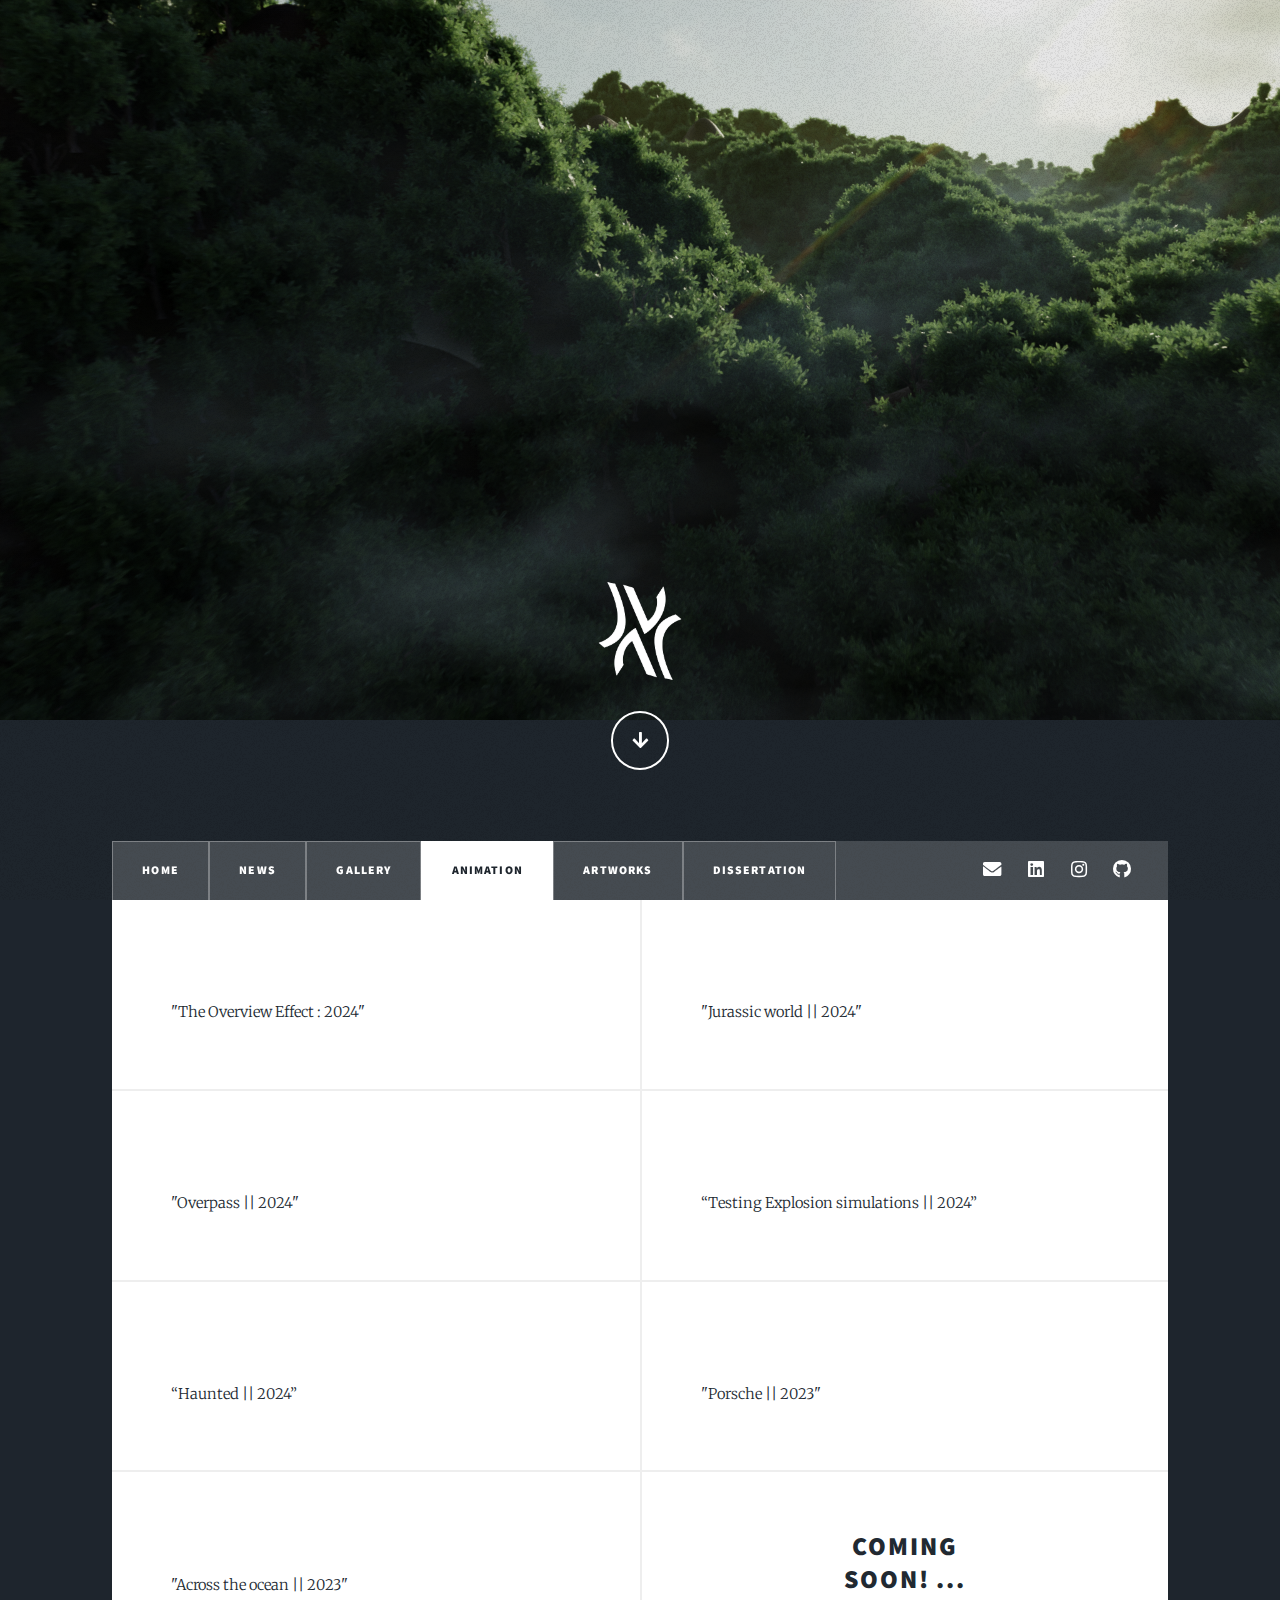
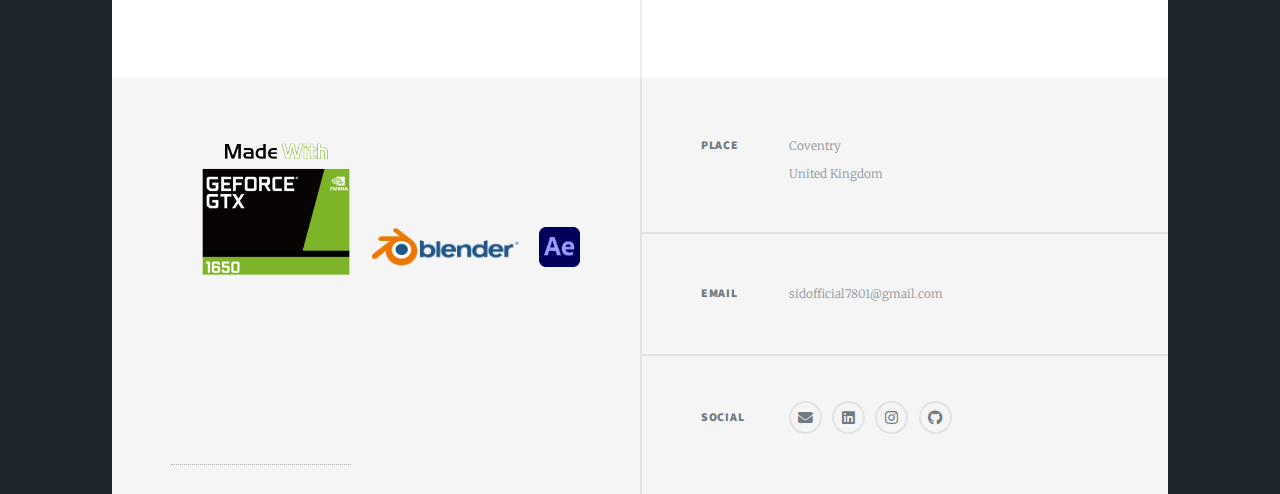
==== commit 1d9c7d26: "Add files via upload" ====
--- a/animation.html
+++ b/animation.html
@@ -58,9 +58,9 @@
 							<section class="posts1">
 								<article>
 									<a href="#" class="image fit im"><img src="images\Earth.gif" class="center" 
-										style="width:auto; height: 400px"
+										style="width:400px; height: auto"
 										 alt="" /></a>
-									<p>"The night sky of Earth. An Astronaut's View from Space"</p>
+									<p>"The Overview Effect : 2024"</p>
 									<!-- <ul class="actions special">
 										<li><a href="#" class="button">Full Story</a></li>
 									</ul> -->
@@ -68,18 +68,29 @@
 
                                 <article>
                                     <a href="#" class="image fit im"><img src="images\ForestLoop.gif" class="center" 
-										style="width:auto; height: 400px" alt="" /></a>
-									<p>"This reminds me of those forests in Jurassic Park"</p>
+										style="width:400px; height: auto" alt="" /></a>
+									<p>"Jurassic world || 2024"</p>
 										<!-- <ul class="actions special">
 										<li><a href="#" class="button">Full Story</a></li>
 									</ul> -->
 								</article>
 
+                                <article>
+									<a href="#" class="image fit im"><img src="images\Bridge.gif" class="center" 
+										style="width:400px; height: auto"
+										 alt="" /></a>
+										 <p>"Overpass || 2024"</p>
+									<!-- <ul class="actions special">
+										<li><a href="#" class="button">Full Story</a></li>
+									</ul> -->
+								</article>
+
+
 								<article>
                                     <a href="#" class="image fit im"><img src="images/Explode.gif" class="center" 
-										style="width:auto; height: 400px"
+										style="width:400px; height: auto"
 										 alt="" /></a>
-									<p>“Now, I am become Death, the destroyer of worlds.”</p>
+									<p>“Testing Explosion simulations || 2024”</p>
 									
 									<!-- <ul class="actions special">
 										<li><a href="#" class="button">Full Story</a></li>
@@ -87,24 +98,24 @@
 								</article>
 								<article>
 									<a href="#" class="image fit im"><img src="images\House.gif" class="center" 
-										style="width:auto; height: 400px" alt="" /></a>
-									<p>“There’s something in the house. It’s calling out to us.”</p>
+										style="width:400px; height: auto" alt="" /></a>
+									<p>“Haunted || 2024”</p>
 									<!-- <ul class="actions special">
 										<li><a href="#" class="button">Full Story</a></li>
 									</ul> -->
 								</article>
 								<article>
 									<a href="#" class="image fit im"><img src="images\Car1.gif" class="center" 
-										style="width:auto; height: 400px" alt="" /></a>
-									<p>"Man, one day I gotta get myself a Porsche. Just imagine cruising in that thing—pure vibes!" </p>
+										style="width:400px; height: auto" alt="" /></a>
+									<p>"Porsche || 2023" </p>
 									<!-- <ul class="actions special">
 										<li><a href="#" class="button">Full Story</a></li>
 									</ul> -->
 								</article>
 								<article>
 									<a href="#" class="image fit im"><img src="images\Railway.gif" class="center" 
-										style="width:auto; height: 400px" alt="" /></a>
-									<p>"This track across the sea feels like a scene from One Piece"</p>
+										style="width:400px; height: auto" alt="" /></a>
+									<p>"Across the ocean || 2023"</p>
 									<!-- <ul class="actions special">
 										<li><a href="#" class="button">Full Story</a></li>
 									</ul> -->
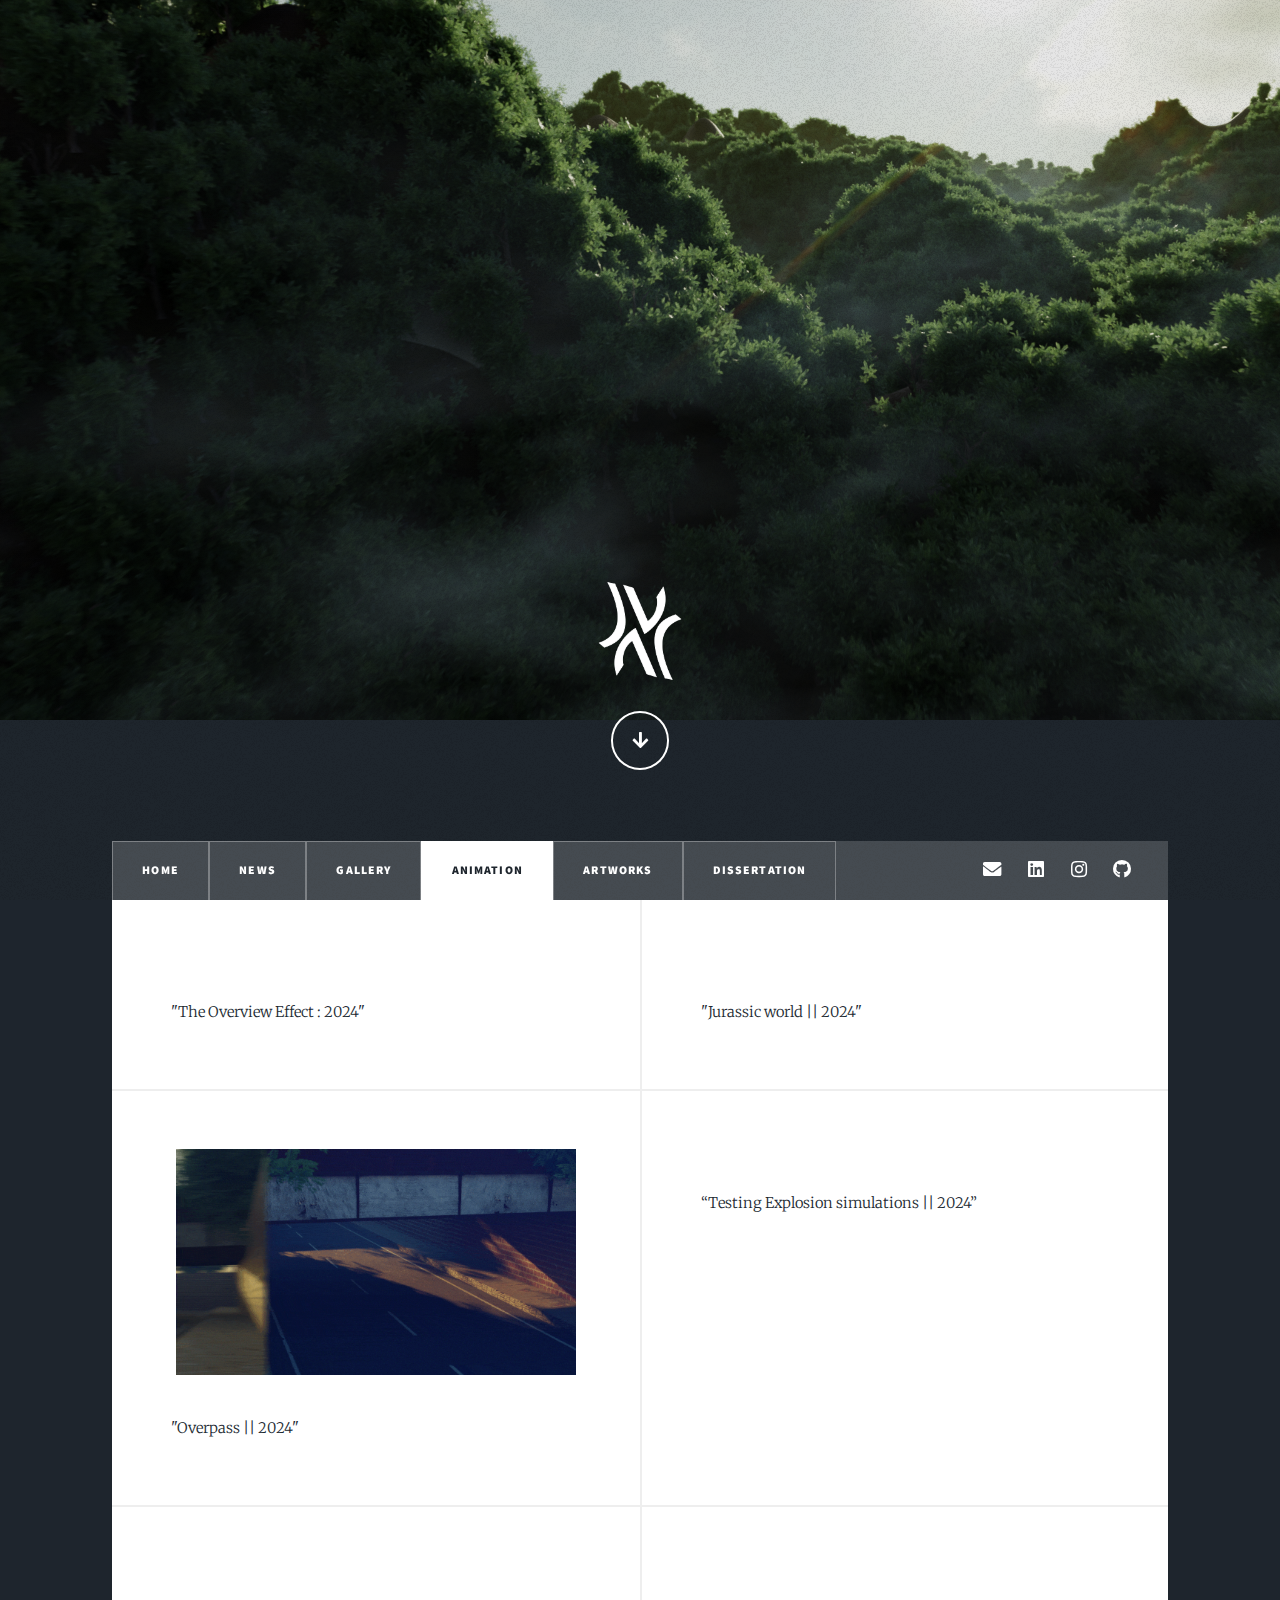
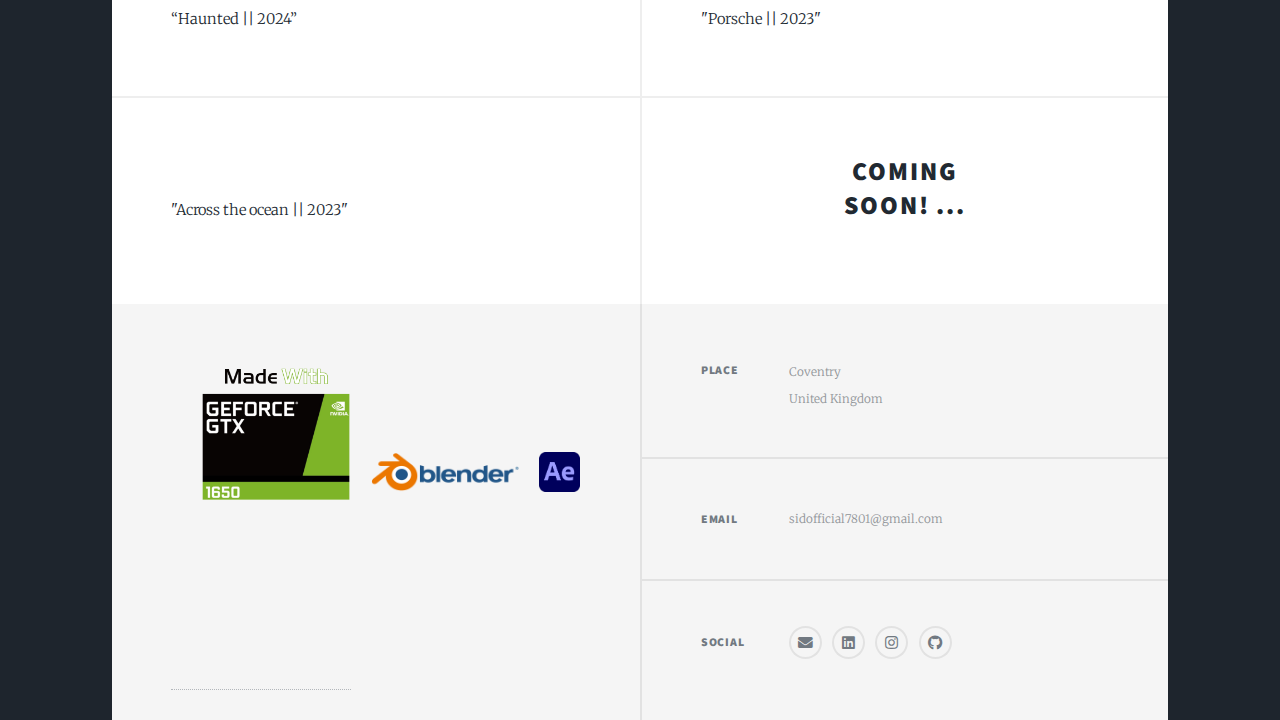
==== commit e4879f17: "Add files via upload" ====
--- a/animation.html
+++ b/animation.html
@@ -26,7 +26,7 @@
 
 			<!-- Header -->
 				<header id="header">
-					<a href="index.html" class="logo" alt="">Animation</a>
+					<a href="./animation" class="logo" alt="">Animation</a>
 					<!-- <a href="index.html" class="logo">Siddharth Balaji</a> -->
 				</header>
 
@@ -34,12 +34,12 @@
 				<!-- Nav -->
 					<nav id="nav">
 						<ul class="links SMN_effect-26">
-							<li><a href="index.html">Home</a></li>
-							<li><a href="news.html">News</a></li>
-							<li><a href="gallery.html">Gallery</a></li>
-							<li class="active"><a href="animation.html">Animation</a></li>
-							<li><a href="artworks.html">Artworks</a></li>
-							<li><a href="dissertation.html">Dissertation</a></li>
+							<li><a href="./">Home</a></li>
+							<li><a href="./news">News</a></li>
+							<li><a href="./gallery">Gallery</a></li>
+							<li class="active"><a href="./animation">Animation</a></li>
+							<li><a href="./artworks">Artworks</a></li>
+							<li><a href="./dissertation">Dissertation</a></li>
 							
 							<!-- <li><a href="elements.html">Elements Reference</a></li> -->
 						</ul>
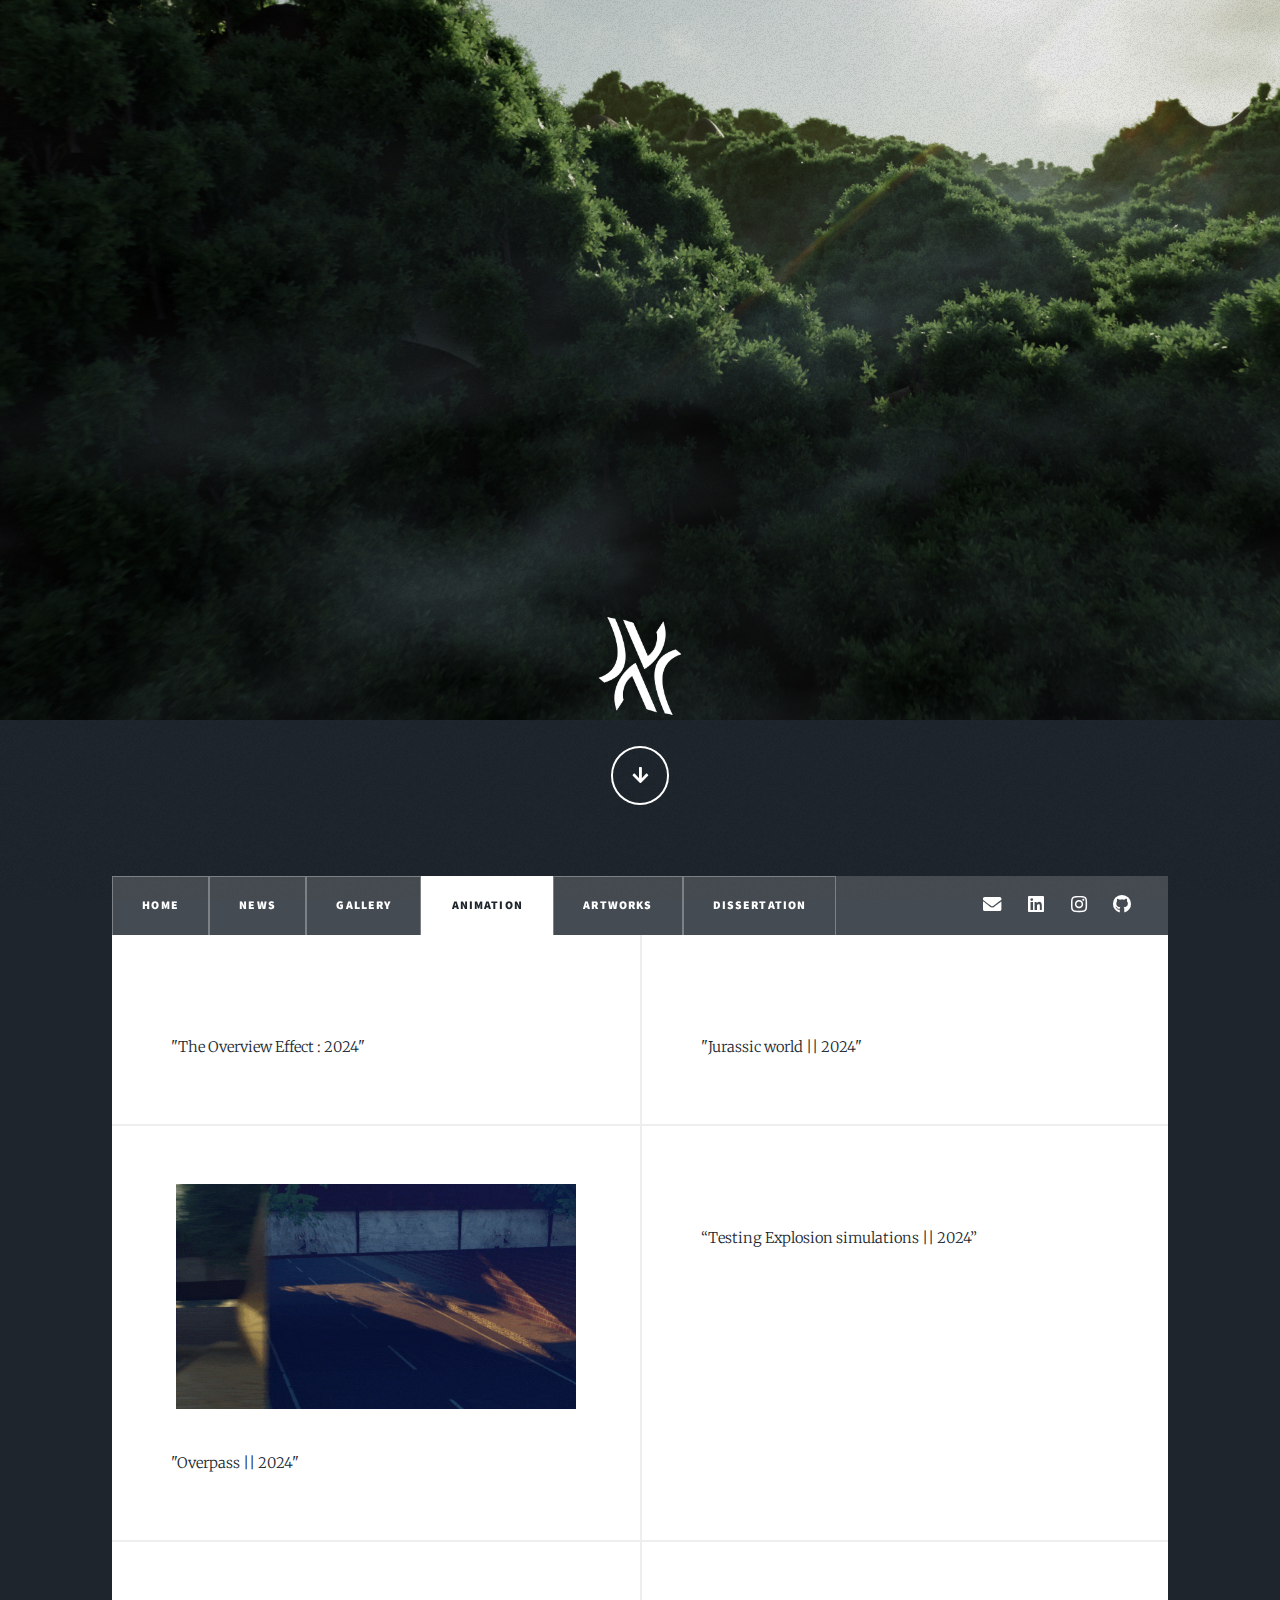
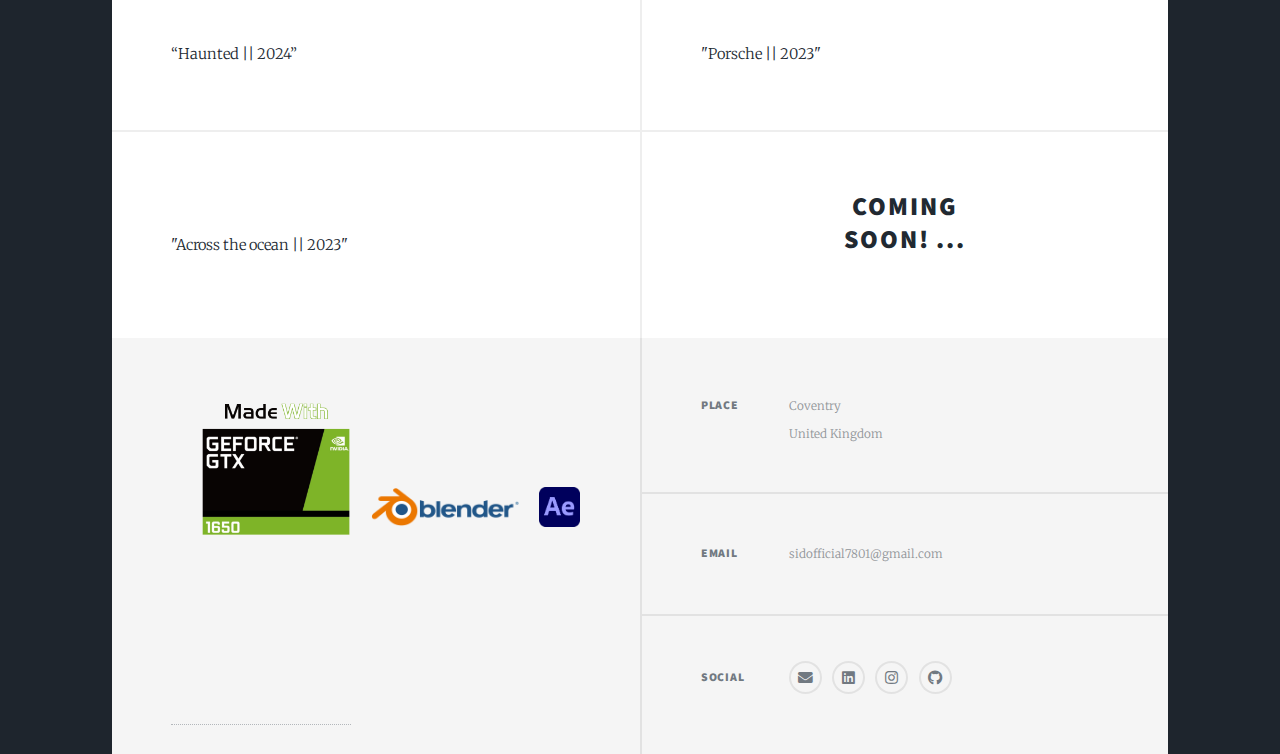
==== commit 1cdb4a4e: "Add files via upload" ====
--- a/animation.html
+++ b/animation.html
@@ -9,9 +9,13 @@
 		<link rel="stylesheet" href="assets/css/main.css" />
 		<link rel="stylesheet" href="assets/css/news.css" />
 		<link rel="stylesheet" href="assets/css/forms.css" />
+		<link rel="stylesheet" href="assets/css/overlay.css" />
 		<noscript><link rel="stylesheet" href="assets/css/noscript.css" /></noscript>
 	</head>
 	<body class="is-preload">
+		<div class="overlay">
+			<img src="images/Cat.png" alt="Overlay Image">
+		  </div>
 
 		<!-- Wrapper -->
 		<div id="wrapper" class="fade-in">
@@ -57,7 +61,7 @@
 							<!-- Posts -->
 							<section class="posts1">
 								<article>
-									<a href="#" class="image fit im"><img src="images\Earth.gif" class="center" 
+									<a href="#" class="image fit im"><img src="images\Earth.gif" loading="lazy" class="center" 
 										style="width:400px; height: auto"
 										 alt="" /></a>
 									<p>"The Overview Effect : 2024"</p>
@@ -67,7 +71,7 @@
 								</article>
 
                                 <article>
-                                    <a href="#" class="image fit im"><img src="images\ForestLoop.gif" class="center" 
+                                    <a href="#" class="image fit im"><img src="images\ForestLoop.gif" loading="lazy" class="center" 
 										style="width:400px; height: auto" alt="" /></a>
 									<p>"Jurassic world || 2024"</p>
 										<!-- <ul class="actions special">
@@ -76,7 +80,7 @@
 								</article>
 
                                 <article>
-									<a href="#" class="image fit im"><img src="images\Bridge.gif" class="center" 
+									<a href="#" class="image fit im"><img src="images\Bridge.gif" loading="lazy" class="center" 
 										style="width:400px; height: auto"
 										 alt="" /></a>
 										 <p>"Overpass || 2024"</p>
@@ -87,7 +91,7 @@
 
 
 								<article>
-                                    <a href="#" class="image fit im"><img src="images/Explode.gif" class="center" 
+                                    <a href="#" class="image fit im"><img src="images/Explode.gif" loading="lazy" class="center" 
 										style="width:400px; height: auto"
 										 alt="" /></a>
 									<p>“Testing Explosion simulations || 2024”</p>
@@ -97,7 +101,7 @@
 									</ul> -->
 								</article>
 								<article>
-									<a href="#" class="image fit im"><img src="images\House.gif" class="center" 
+									<a href="#" class="image fit im"><img src="images\House.gif" loading="lazy" class="center" 
 										style="width:400px; height: auto" alt="" /></a>
 									<p>“Haunted || 2024”</p>
 									<!-- <ul class="actions special">
@@ -105,7 +109,7 @@
 									</ul> -->
 								</article>
 								<article>
-									<a href="#" class="image fit im"><img src="images\Car1.gif" class="center" 
+									<a href="#" class="image fit im"><img src="images\Car1.gif" loading="lazy" class="center" 
 										style="width:400px; height: auto" alt="" /></a>
 									<p>"Porsche || 2023" </p>
 									<!-- <ul class="actions special">
@@ -113,7 +117,7 @@
 									</ul> -->
 								</article>
 								<article>
-									<a href="#" class="image fit im"><img src="images\Railway.gif" class="center" 
+									<a href="#" class="image fit im"><img src="images\Railway.gif" loading="lazy" class="center" 
 										style="width:400px; height: auto" alt="" /></a>
 									<p>"Across the ocean || 2023"</p>
 									<!-- <ul class="actions special">
@@ -192,7 +196,6 @@
 					</div> -->
 
 			</div>
-
 		<!-- Scripts -->
 			<script src="assets/js/jquery.min.js"></script>
 			<script src="assets/js/jquery.scrollex.min.js"></script>
--- a/assets/css/main.css
+++ b/assets/css/main.css
@@ -28,6 +28,7 @@
 body {
 	line-height: 1;
 }
+
 
 ol, ul {
 	list-style: none;
@@ -3304,14 +3305,14 @@
 
 		#wrapper.fade-in:before {
 			pointer-events: none;
-			-moz-transition: opacity 1s ease-in-out;
-			-webkit-transition: opacity 1s ease-in-out;
-			-ms-transition: opacity 1s ease-in-out;
-			transition: opacity 1s ease-in-out;
-			-moz-transition-delay: 0.75s;
-			-webkit-transition-delay: 0.75s;
-			-ms-transition-delay: 0.75s;
-			transition-delay: 0.75s;
+			-moz-transition: opacity 0.5s ease-in-out;
+			-webkit-transition: opacity 0.5s ease-in-out;
+			-ms-transition: opacity 0.5s ease-in-out;
+			transition: opacity 0.5s ease-in-out;
+			-moz-transition-delay: 0.5s;
+			-webkit-transition-delay: 0.5s;
+			-ms-transition-delay: 0.5s;
+			transition-delay: 0.5s;
 			background: #1e252d;
 			content: '';
 			display: block;
